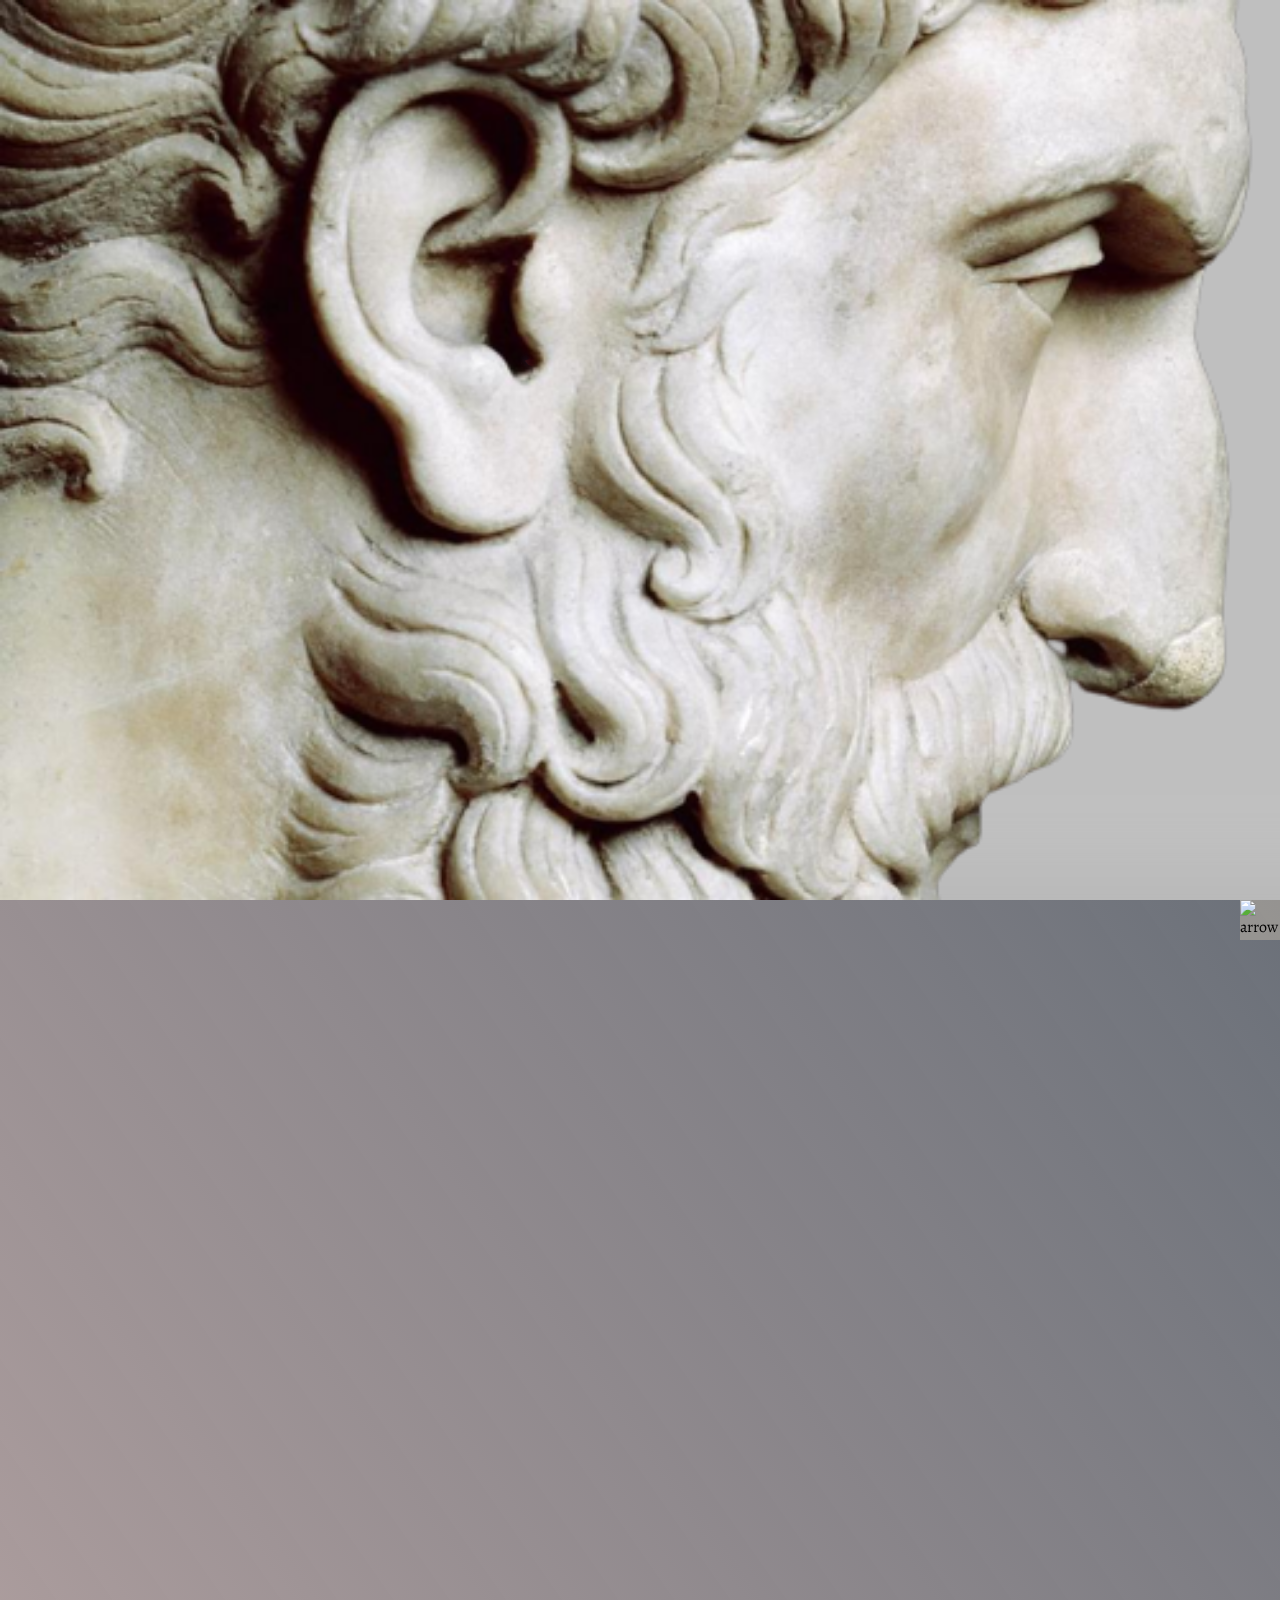
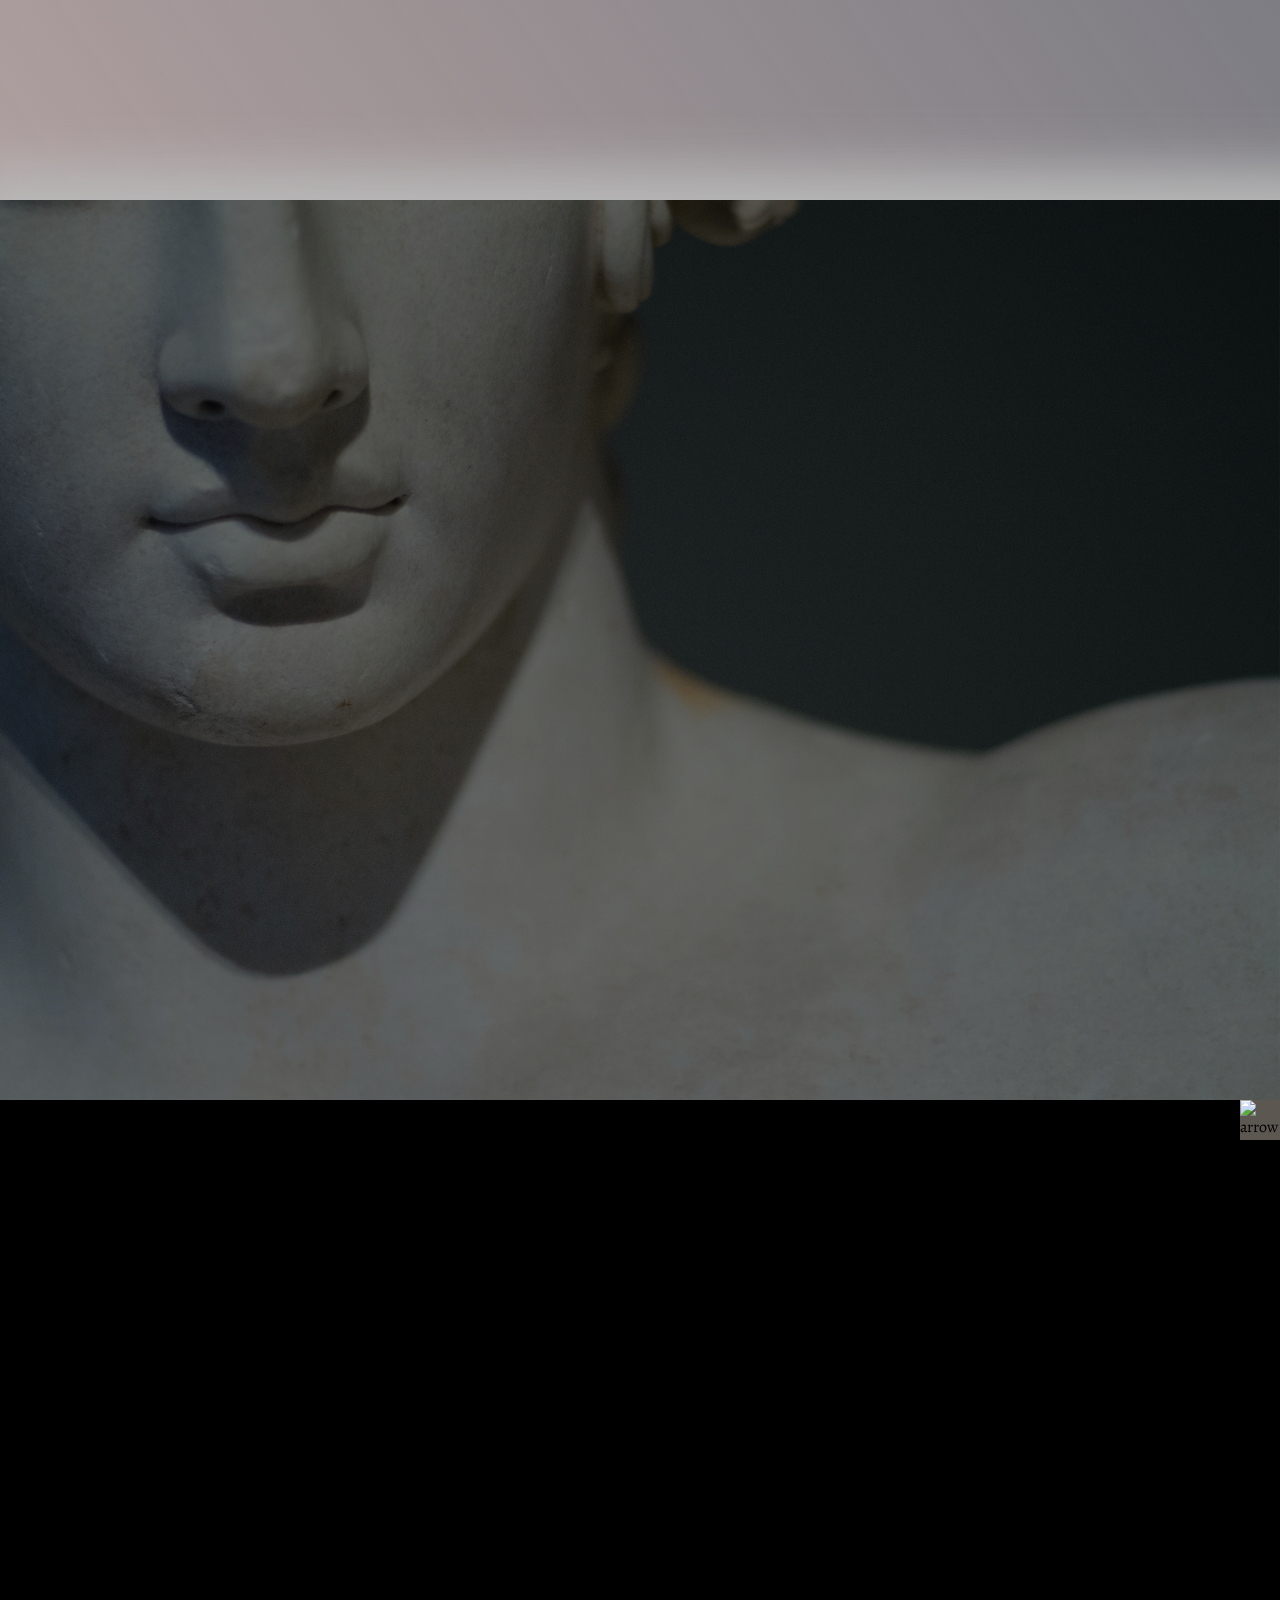
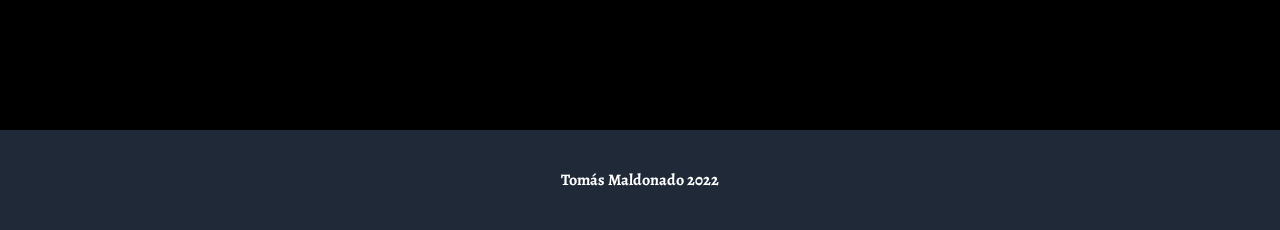
==== index.html @ 8cd249c0 "dfdf" ====
<!DOCTYPE html>
<html lang="en">
    <head>
        <meta charset="utf-8">
        <meta name="title" content="Welcome!">
        <meta name="author" content="Tomas Maldonado">
        <meta name="viewport" content="width=device-width, initial-scale=1.0">
        <title>I Am Epicurus</title>
        <link rel="stylesheet" href="./scss/main.css">
    </head>

<body>    
    
<main>
    <div id="firstDiv">
        <!--<video id="background-video" autoplay loop poster="../epicurus-site/images/smoke trim2 compr.mp4">
            <source src="../epicurus-site/images/smoke trim2 compr.mp4" type="video/mp4">
            </video> -->
            <img id="background-img1" src="./images/garden1.jpg">
            <div class="background-overlay"></div>              
            <img id="img-first-div" src="./images/epicurus__1_-removebg-preview.png" alt="Epicurus">
        </div>
    
    <div id="secondDiv">
        <div class="barShrunk">
            <img class="bar-arrow" src="../../general icons/left arrow icon.png" 
                alt="arrow">
            <div class="contactBar">
                <div class="text"><span><strong>Contact Site Creator</strong></span></div>
                <div class="github"><a href="https://github.com/tmaldonado98", 
                    target="blank"><img src="../../general icons/github icon.png">
                    </a></div>
                <div class="email"><a href="mailto: tmaldonadotrs@gmail.com",
                    target="blank"><img src="../../general icons/mail icon.png"> 
                    </a></div>
                <div class="ig"><a href="https://www.instagram.com/tomas.m.98/",
                    target="blank"><img src="../../general icons/instagram icon.png"> 
                    </a></div>                    
            </div>
        </div>
        

        <div id="text-box1">
            <h2 id="text1-div2" >Greetings friend, <br><br></h2>
                <p id="i-epic">I am Epicurus.</p>
        </div>

        <div id="text-box2">
            <h2 id="text2-div2">Join me on the path to a more flourishing life.</h2>
        </div>

        <img id="f1" src="./images/flowers-removebg-preview.png">
        
        <img id="f2" src="./images/birds-removebg-preview.png">
                
        <img id="f3" src="./images/flowers3-removebg-preview.png">
         
    </div>

    <div id="thirdDiv">
        <img id="background-img2" src="./images/greek1.jpg">
        <div id="background-overlay2"></div>  
        <div class="text-box"><p>About Me</p></div>            
        <div class="text-box"><p>Some Ideas To Get You Started</p></div>            
        <div class="text-box"><p>Some Practical Wisdom
            That You Can Practice Today</p></div>
        <div class="text-box"><p>Let Us Visualize The Good Life!</p></div>            
            
    </div>
    
    <div id="fourthDiv">    
        <div class="barShrunk">
            <img class="bar-arrow" src="../../general icons/left arrow icon.png" alt="arrow">
            <div class="contactBar">
                <div class="text"><span><strong>Contact Site Creator</strong></span></div>
                <div class="github"><a href="https://github.com/tmaldonado98", 
                    target="blank"><img src="../../general icons/github icon.png">
                    </a></div>
                <div class="email"><a href="mailto: tmaldonadotrs@gmail.com",
                    target="blank"><img src="../../general icons/mail icon.png"> 
                    </a></div>
                <div class="ig"><a href="https://www.instagram.com/tomas.m.98/",
                    target="blank"><img src="../../general icons/instagram icon.png"> 
                    </a></div>                    
                </div>
            </div>
        </div>
        </div>
    </div>
    </div>
</main>


<footer>
    <p>
        Tomás Maldonado 2022
    </p>
</footer>


</body>
</html>

<!--
Things I've learned:
ul li a:active effect
object-fit css
video bacccckground
how to make a sticky hover menu. No JS necessary. Opacity of elements other than 
the hover element itself can be transitioned upon hovering on the hover element.

Things to look further into:
mix-blend mode: screen;

-->
---- scss/main.css ----
@import url("https://fonts.googleapis.com/css2?family=Alegreya&display=swap");
html {
  -webkit-box-sizing: border-box;
          box-sizing: border-box;
}

* {
  border: 0;
  margin: 0;
  padding: 0;
  font-family: 'Alegreya', serif;
}

#firstDiv {
  background-size: cover;
  height: 100vh;
  width: 100%;
}

#firstDiv #background-img1 {
  -o-object-fit: cover;
     object-fit: cover;
  position: fixed;
  float: right;
  /*left: 0;
        right: 0;
        top: 0;
        bottom: 0;*/
  height: 100vh;
  width: -webkit-fit-content;
  width: -moz-fit-content;
  width: fit-content;
  z-index: -11;
}

#firstDiv .background-overlay {
  background-color: rgba(0, 0, 0, 0.25);
  width: 100%;
  height: 100vh;
  position: relative;
  z-index: -10;
}

#firstDiv #img-first-div {
  position: absolute;
  bottom: 0;
  left: 0;
  margin-right: auto;
  height: 100vh;
}

#secondDiv {
  -webkit-box-shadow: 20px 20px 50px 50px #b9b9b9;
          box-shadow: 20px 20px 50px 50px #b9b9b9;
  height: 100vh;
  width: 100%;
  background-image: linear-gradient(55deg, #af9f9f, rgba(85, 91, 101, 0.865));
}

#text-box1 {
  display: -webkit-box;
  display: -ms-flexbox;
  display: flex;
  -webkit-box-orient: vertical;
  -webkit-box-direction: normal;
      -ms-flex-direction: column;
          flex-direction: column;
  -webkit-box-pack: justify;
      -ms-flex-pack: justify;
          justify-content: space-between;
  position: absolute;
  width: auto;
}

#text-box1 #i-epic {
  text-indent: 10rem;
  opacity: 0;
  -webkit-transition-duration: 1500ms;
          transition-duration: 1500ms;
  -webkit-transition-delay: 2000ms;
          transition-delay: 2000ms;
}

#text-box1 #text1-div2 {
  padding-top: 10rem;
  margin-left: 5rem;
  opacity: 0;
  -webkit-transition-duration: 1500ms;
          transition-duration: 1500ms;
  -webkit-transition-delay: 500ms;
          transition-delay: 500ms;
}

#text1-div2, #text2-div2, #i-epic {
  height: -webkit-fit-content;
  height: -moz-fit-content;
  height: fit-content;
  font-size: 70px;
  font-weight: 590;
  text-shadow: 2px 2px rgba(214, 190, 190, 0.947);
}

#text-box2 {
  text-align: center;
  margin-bottom: 0;
}

#text-box2 #text2-div2 {
  padding-top: 40rem;
  margin-right: 5rem;
  margin-left: 5rem;
  font-size: 80px;
  opacity: 0;
  -webkit-transition-duration: 1500ms;
          transition-duration: 1500ms;
  -webkit-transition-delay: 4000ms;
          transition-delay: 4000ms;
}

#secondDiv:hover #text1-div2, #secondDiv:hover #i-epic, #secondDiv:hover #text2-div2, #secondDiv:hover #f1, #secondDiv:hover #f2, #secondDiv:hover #f3 {
  opacity: 1;
}

#f1 {
  position: absolute;
  right: 80px;
  top: 900px;
  opacity: 0;
  -webkit-transition-duration: 1000ms;
          transition-duration: 1000ms;
  -webkit-transition-delay: 1000ms;
          transition-delay: 1000ms;
}

#f2 {
  position: absolute;
  width: 350px;
  height: 420px;
  top: 880px;
  left: 700px;
  opacity: 0;
  -webkit-transition-duration: 1000ms;
          transition-duration: 1000ms;
  -webkit-transition-delay: 3000ms;
          transition-delay: 3000ms;
}

#f3 {
  position: absolute;
  right: 500px;
  top: 1000px;
  opacity: 0;
  -webkit-transition-duration: 1000ms;
          transition-duration: 1000ms;
  -webkit-transition-delay: 7000ms;
          transition-delay: 7000ms;
}

#thirdDiv {
  -webkit-box-shadow: 20px 20px 50px 50px #b9b9b9;
          box-shadow: 20px 20px 50px 50px #b9b9b9;
  height: 100vh;
  width: 100%;
}

#thirdDiv #background-img2 {
  -o-object-fit: cover;
     object-fit: cover;
  height: 100vh;
  width: 100%;
  z-index: 0;
  position: absolute;
}

#thirdDiv #background-overlay2 {
  background-color: rgba(0, 0, 0, 0.45);
  z-index: 1;
  width: 100%;
  height: 100vh;
  position: relative;
}

#fourthDiv {
  -webkit-box-shadow: 20px 20px 50px 50px #b9b9b9;
          box-shadow: 20px 20px 50px 50px #b9b9b9;
  height: 70vh;
  width: 100%;
  background-color: black;
}

.barShrunk {
  width: 40px;
  height: 40px;
  background-color: rgba(198, 186, 171, 0.465);
  -webkit-transition: 500ms;
  transition: 500ms;
  float: right;
  position: -webkit-sticky;
  position: sticky;
  margin-top: auto;
  margin-bottom: auto;
  top: 50%;
  opacity: 1;
}

.barShrunk .bar-arrow {
  width: 40px;
  height: 40px;
}

.contactBar {
  list-style: none;
  display: -webkit-box;
  display: -ms-flexbox;
  display: flex;
  -webkit-box-orient: vertical;
  -webkit-box-direction: normal;
      -ms-flex-direction: column;
          flex-direction: column;
  -webkit-box-pack: center;
      -ms-flex-pack: center;
          justify-content: center;
  -webkit-box-align: center;
      -ms-flex-align: center;
          align-items: center;
  width: -webkit-fit-content;
  width: -moz-fit-content;
  width: fit-content;
  height: auto;
  left: 0;
  -webkit-transition: 500ms;
  transition: 500ms;
  opacity: 0;
  font-size: 25px;
}

.contactBar .text, .contactBar .github, .contactBar .email, .contactBar .ig {
  margin: 5px 0px;
  width: -webkit-fit-content;
  width: -moz-fit-content;
  width: fit-content;
  height: 5rem;
  text-align: center;
}

.contactBar .contactBar .text {
  top: -1rem;
}

.barShrunk:hover {
  padding: 0;
  margin: 0;
  width: 17rem;
  height: 50vh;
  background-color: rgba(202, 202, 202, 0.756);
  list-style: none;
  display: -webkit-box;
  display: -ms-flexbox;
  display: flex;
  -webkit-box-orient: vertical;
  -webkit-box-direction: normal;
      -ms-flex-direction: column;
          flex-direction: column;
  -webkit-box-pack: center;
      -ms-flex-pack: center;
          justify-content: center;
  -webkit-box-align: center;
      -ms-flex-align: center;
          align-items: center;
  left: 0;
  padding-top: 7px;
  -webkit-transition: 500ms;
  transition: 500ms;
  border: 10px groove rgba(196, 188, 177, 0.505);
  z-index: 10;
  opacity: 1;
}

.barShrunk:hover .contactBar {
  opacity: 1;
}

.barShrunk:hover .bar-arrow {
  opacity: 0;
}

@media only screen and (max-width: 800px) {
  /* For tablets: */
  .main {
    width: 80%;
    padding: 0;
  }
  .right {
    width: 100%;
  }
}

@media only screen and (max-width: 500px) {
  /* For mobile phones: */
  .menu, .main, .right {
    width: 100%;
  }
}

footer {
  display: -webkit-box;
  display: -ms-flexbox;
  display: flex;
  background-color: #1F2937;
  color: white;
  height: 100px;
  font-size: 16px;
  font-weight: bold;
}

footer p {
  margin: auto;
}
/*# sourceMappingURL=main.css.map */
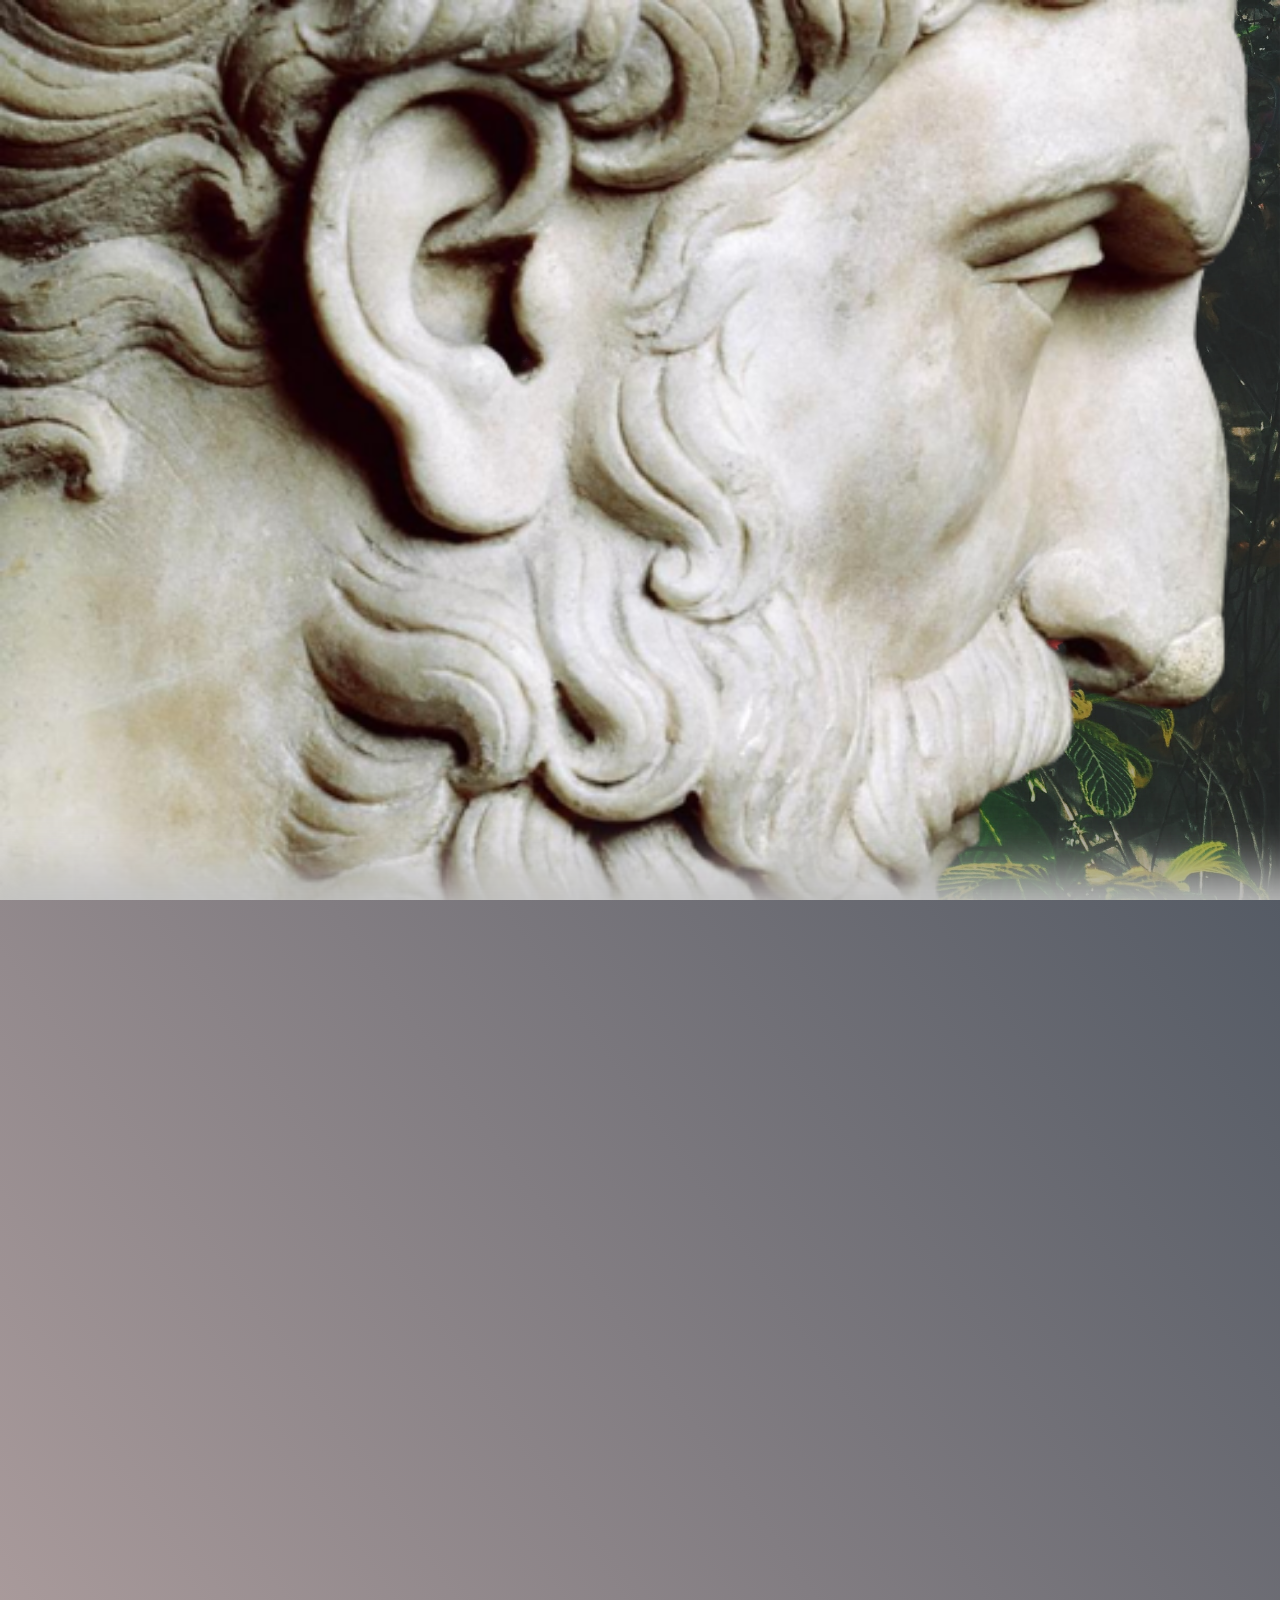
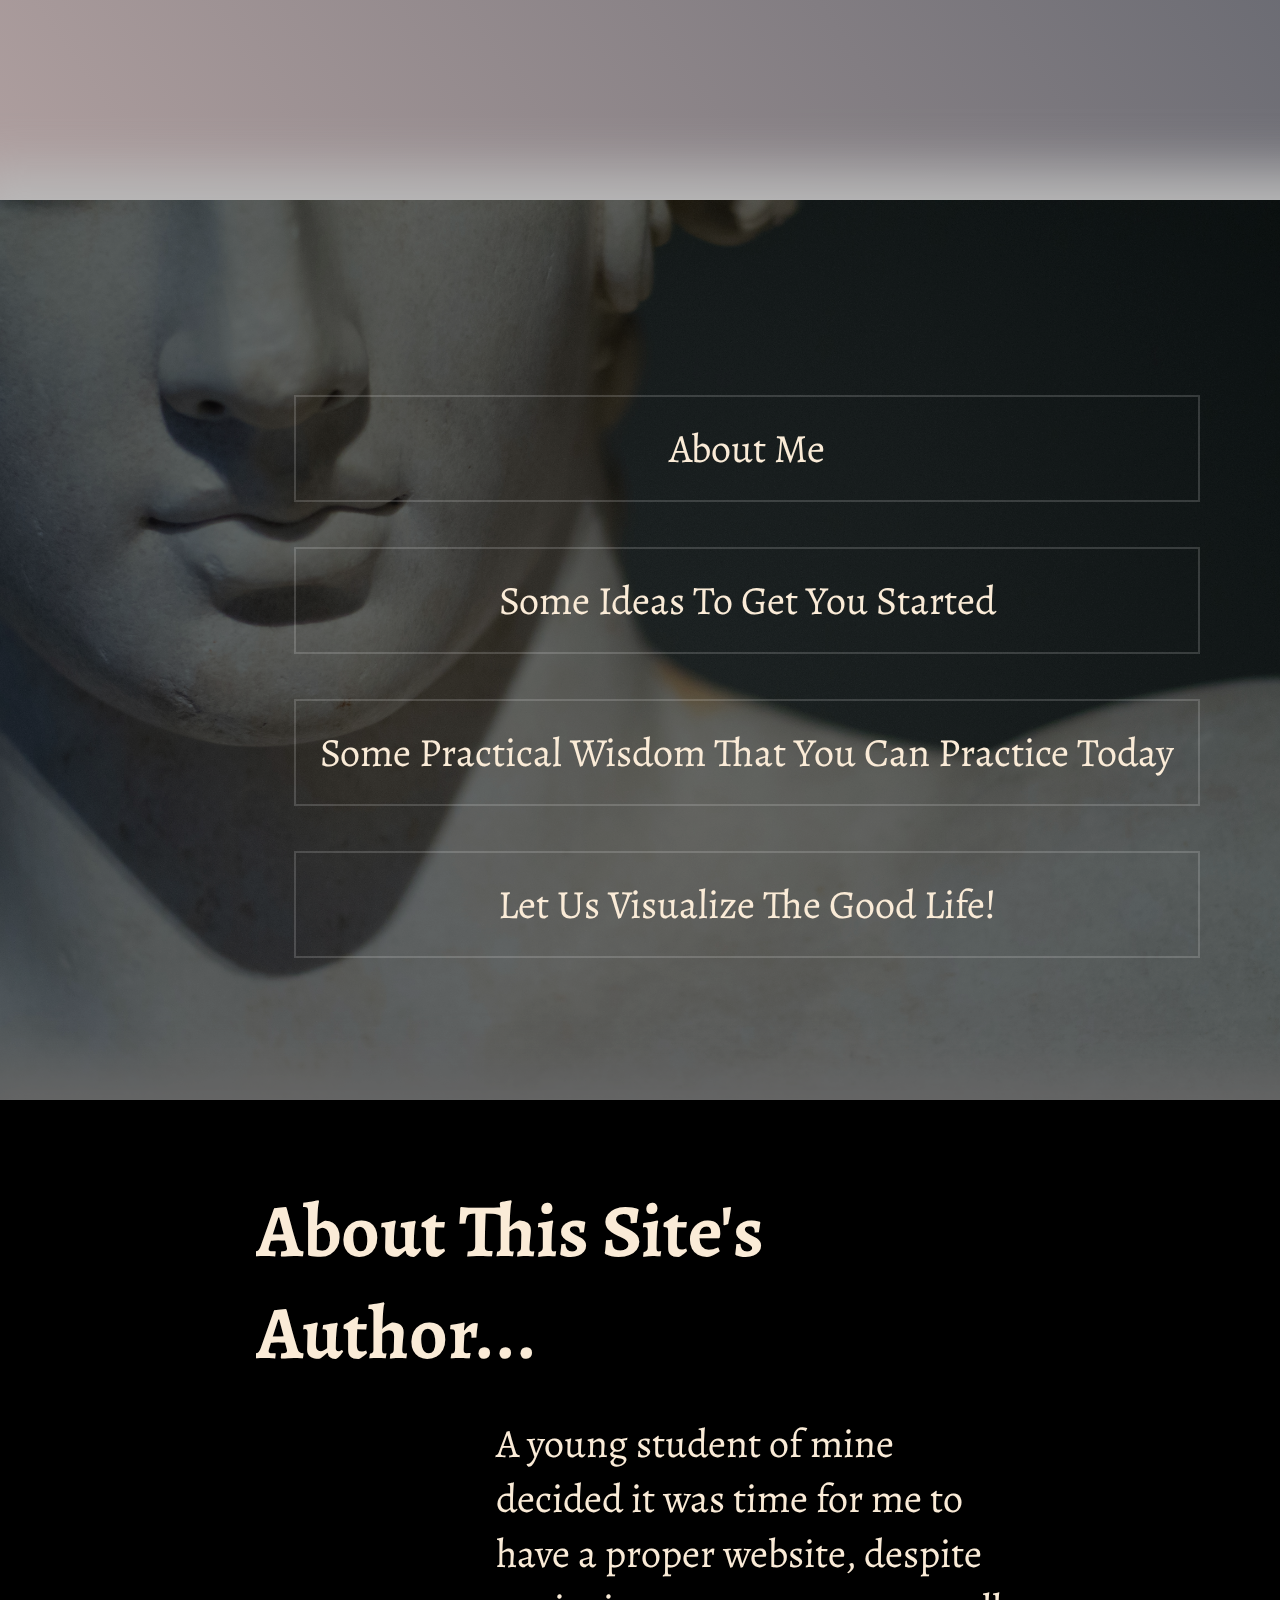
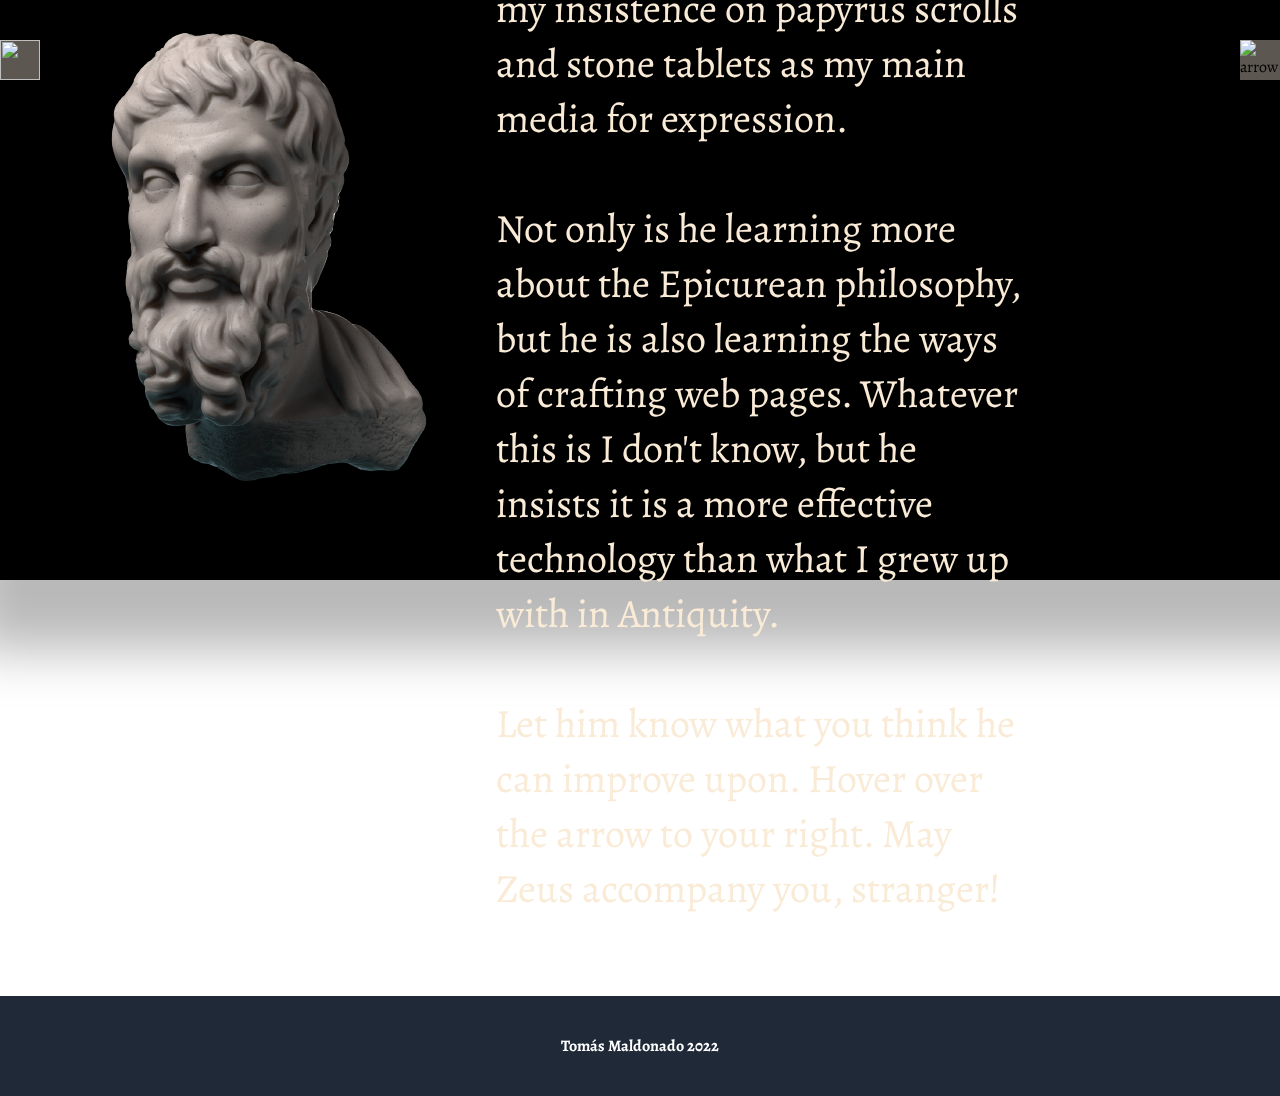
==== commit c2cc71e7: "landing page nearly finished. Extra space to the right of page still not fixed. I suspect it's becau" ====
--- a/index.html
+++ b/index.html
@@ -21,25 +21,7 @@
             <img id="img-first-div" src="./images/epicurus__1_-removebg-preview.png" alt="Epicurus">
         </div>
     
-    <div id="secondDiv">
-        <div class="barShrunk">
-            <img class="bar-arrow" src="../../general icons/left arrow icon.png" 
-                alt="arrow">
-            <div class="contactBar">
-                <div class="text"><span><strong>Contact Site Creator</strong></span></div>
-                <div class="github"><a href="https://github.com/tmaldonado98", 
-                    target="blank"><img src="../../general icons/github icon.png">
-                    </a></div>
-                <div class="email"><a href="mailto: tmaldonadotrs@gmail.com",
-                    target="blank"><img src="../../general icons/mail icon.png"> 
-                    </a></div>
-                <div class="ig"><a href="https://www.instagram.com/tomas.m.98/",
-                    target="blank"><img src="../../general icons/instagram icon.png"> 
-                    </a></div>                    
-            </div>
-        </div>
-        
-
+    <div id="secondDiv"> 
         <div id="text-box1">
             <h2 id="text1-div2" >Greetings friend, <br><br></h2>
                 <p id="i-epic">I am Epicurus.</p>
@@ -59,16 +41,22 @@
 
     <div id="thirdDiv">
         <img id="background-img2" src="./images/greek1.jpg">
-        <div id="background-overlay2"></div>  
-        <div class="text-box"><p>About Me</p></div>            
-        <div class="text-box"><p>Some Ideas To Get You Started</p></div>            
-        <div class="text-box"><p>Some Practical Wisdom
-            That You Can Practice Today</p></div>
-        <div class="text-box"><p>Let Us Visualize The Good Life!</p></div>            
-            
+        <div id="background-overlay2"></div>
+        <div id="flex-text-box">
+            <div class="text-box"><a href="./html/aboutme.html"><p>About Me</p></a></div>            
+            <div class="text-box"><a href="./html/ideas.html"><p>Some Ideas To Get You Started</p></a></div>            
+            <div class="text-box"><a href="./html/practicalwisdom.html">
+                <p>Some Practical Wisdom That You Can Practice Today</p></a></div>
+            <div class="text-box"><a href="./html/visualization.html">
+                <p>Let Us Visualize The Good Life!</p></a></div> 
+        </div>
     </div>
     
     <div id="fourthDiv">    
+        <div id="back-to-top"><a href="#firstDiv">
+            <img id="up-arrow" src="../../general icons/up arrow icon.png">
+        </a></div>
+
         <div class="barShrunk">
             <img class="bar-arrow" src="../../general icons/left arrow icon.png" alt="arrow">
             <div class="contactBar">
@@ -85,8 +73,28 @@
                 </div>
             </div>
         </div>
+ 
+        <div id="text-content">
+            <p id="p-header">
+                About This Site's Author...
+            </p>
+            <p class="p-content">
+                A young student of mine decided it was time for me to 
+                have a proper website, despite my insistence on papyrus scrolls
+                and stone tablets as my main media for expression. <br><br>
+                
+                Not only is he learning more about the Epicurean philosophy,
+                but he is also learning the ways of crafting web pages.
+                Whatever this is I don't know, but he insists it is a more
+                effective technology than what I grew up with in Antiquity.<br><br>
+
+                Let him know what you think he can improve upon. Hover over the 
+                arrow to your right. May Zeus accompany you, stranger!
+            </p>
         </div>
-    </div>
+
+        <img id="my-pic" src="./images/epicurus3-removebg-preview.png">
+
     </div>
 </main>
 
--- a/scss/main.css
+++ b/scss/main.css
@@ -9,10 +9,10 @@
   margin: 0;
   padding: 0;
   font-family: 'Alegreya', serif;
+  overflow-x: hidden;
 }
 
 #firstDiv {
-  background-size: cover;
   height: 100vh;
   width: 100%;
 }
@@ -21,15 +21,12 @@
   -o-object-fit: cover;
      object-fit: cover;
   position: fixed;
-  float: right;
   /*left: 0;
         right: 0;
         top: 0;
         bottom: 0;*/
   height: 100vh;
-  width: -webkit-fit-content;
-  width: -moz-fit-content;
-  width: fit-content;
+  width: 100%;
   z-index: -11;
 }
 
@@ -47,14 +44,16 @@
   left: 0;
   margin-right: auto;
   height: 100vh;
+  z-index: -1;
 }
 
 #secondDiv {
-  -webkit-box-shadow: 20px 20px 50px 50px #b9b9b9;
-          box-shadow: 20px 20px 50px 50px #b9b9b9;
-  height: 100vh;
-  width: 100%;
-  background-image: linear-gradient(55deg, #af9f9f, rgba(85, 91, 101, 0.865));
+  -webkit-box-shadow: 20px 20px 50px 50px #c2c2c2;
+          box-shadow: 20px 20px 50px 50px #c2c2c2;
+  height: 100vh;
+  width: 100%;
+  background-image: linear-gradient(55deg, #af9f9f, #555b65);
+  z-index: 1;
 }
 
 #text-box1 {
@@ -136,13 +135,13 @@
   position: absolute;
   width: 350px;
   height: 420px;
-  top: 880px;
+  top: 950px;
   left: 700px;
   opacity: 0;
   -webkit-transition-duration: 1000ms;
           transition-duration: 1000ms;
-  -webkit-transition-delay: 3000ms;
-          transition-delay: 3000ms;
+  -webkit-transition-delay: 4000ms;
+          transition-delay: 4000ms;
 }
 
 #f3 {
@@ -180,12 +179,104 @@
   position: relative;
 }
 
+#thirdDiv #flex-text-box {
+  position: absolute;
+  top: 1950px;
+  display: -webkit-box;
+  display: -ms-flexbox;
+  display: flex;
+  -webkit-box-orient: vertical;
+  -webkit-box-direction: normal;
+      -ms-flex-direction: column;
+          flex-direction: column;
+  height: -webkit-fit-content;
+  height: -moz-fit-content;
+  height: fit-content;
+  z-index: 15;
+  right: 5rem;
+}
+
+#thirdDiv #flex-text-box .text-box {
+  display: -webkit-box;
+  display: -ms-flexbox;
+  display: flex;
+  font-size: 40px;
+  border: 2px solid rgba(255, 255, 255, 0.163);
+  margin-top: 45px;
+  padding: 1.5rem;
+  text-align: center;
+}
+
+#thirdDiv #flex-text-box .text-box a {
+  text-decoration: none;
+  width: 100%;
+  color: antiquewhite;
+}
+
+#thirdDiv #flex-text-box .text-box p {
+  text-decoration: none;
+}
+
+#thirdDiv #flex-text-box .text-box:hover {
+  background-color: antiquewhite;
+  -webkit-transition-duration: 500ms;
+          transition-duration: 500ms;
+  color: #343437;
+  border: none;
+  -webkit-box-shadow: 10px 10px 50px 40px #b9b9b9;
+          box-shadow: 10px 10px 50px 40px #b9b9b9;
+}
+
 #fourthDiv {
   -webkit-box-shadow: 20px 20px 50px 50px #b9b9b9;
           box-shadow: 20px 20px 50px 50px #b9b9b9;
-  height: 70vh;
+  height: 120vh;
   width: 100%;
   background-color: black;
+  position: absolute;
+}
+
+#back-to-top {
+  width: 40px;
+  height: 40px;
+  background-color: rgba(198, 186, 171, 0.465);
+  left: 0;
+  position: -webkit-sticky;
+  position: sticky;
+  top: 50%;
+  opacity: 1;
+}
+
+#up-arrow {
+  width: 40px;
+  height: 40px;
+}
+
+#text-content {
+  position: relative;
+  width: 60%;
+  -ms-flex-item-align: center;
+      -ms-grid-row-align: center;
+      align-self: center;
+  margin: auto;
+  padding: 5rem;
+  color: antiquewhite;
+}
+
+#text-content #p-header {
+  font-size: 75px;
+  font-weight: 700;
+  margin-bottom: 2rem;
+}
+
+#text-content .p-content {
+  font-size: 40px;
+  padding-left: 15rem;
+}
+
+#my-pic {
+  position: absolute;
+  top: 3200px;
 }
 
 .barShrunk {
@@ -209,7 +300,6 @@
 }
 
 .contactBar {
-  list-style: none;
   display: -webkit-box;
   display: -ms-flexbox;
   display: flex;
@@ -227,7 +317,6 @@
   width: -moz-fit-content;
   width: fit-content;
   height: auto;
-  left: 0;
   -webkit-transition: 500ms;
   transition: 500ms;
   opacity: 0;
@@ -272,7 +361,6 @@
   -webkit-transition: 500ms;
   transition: 500ms;
   border: 10px groove rgba(196, 188, 177, 0.505);
-  z-index: 10;
   opacity: 1;
 }
 
@@ -303,6 +391,7 @@
 }
 
 footer {
+  position: relative;
   display: -webkit-box;
   display: -ms-flexbox;
   display: flex;
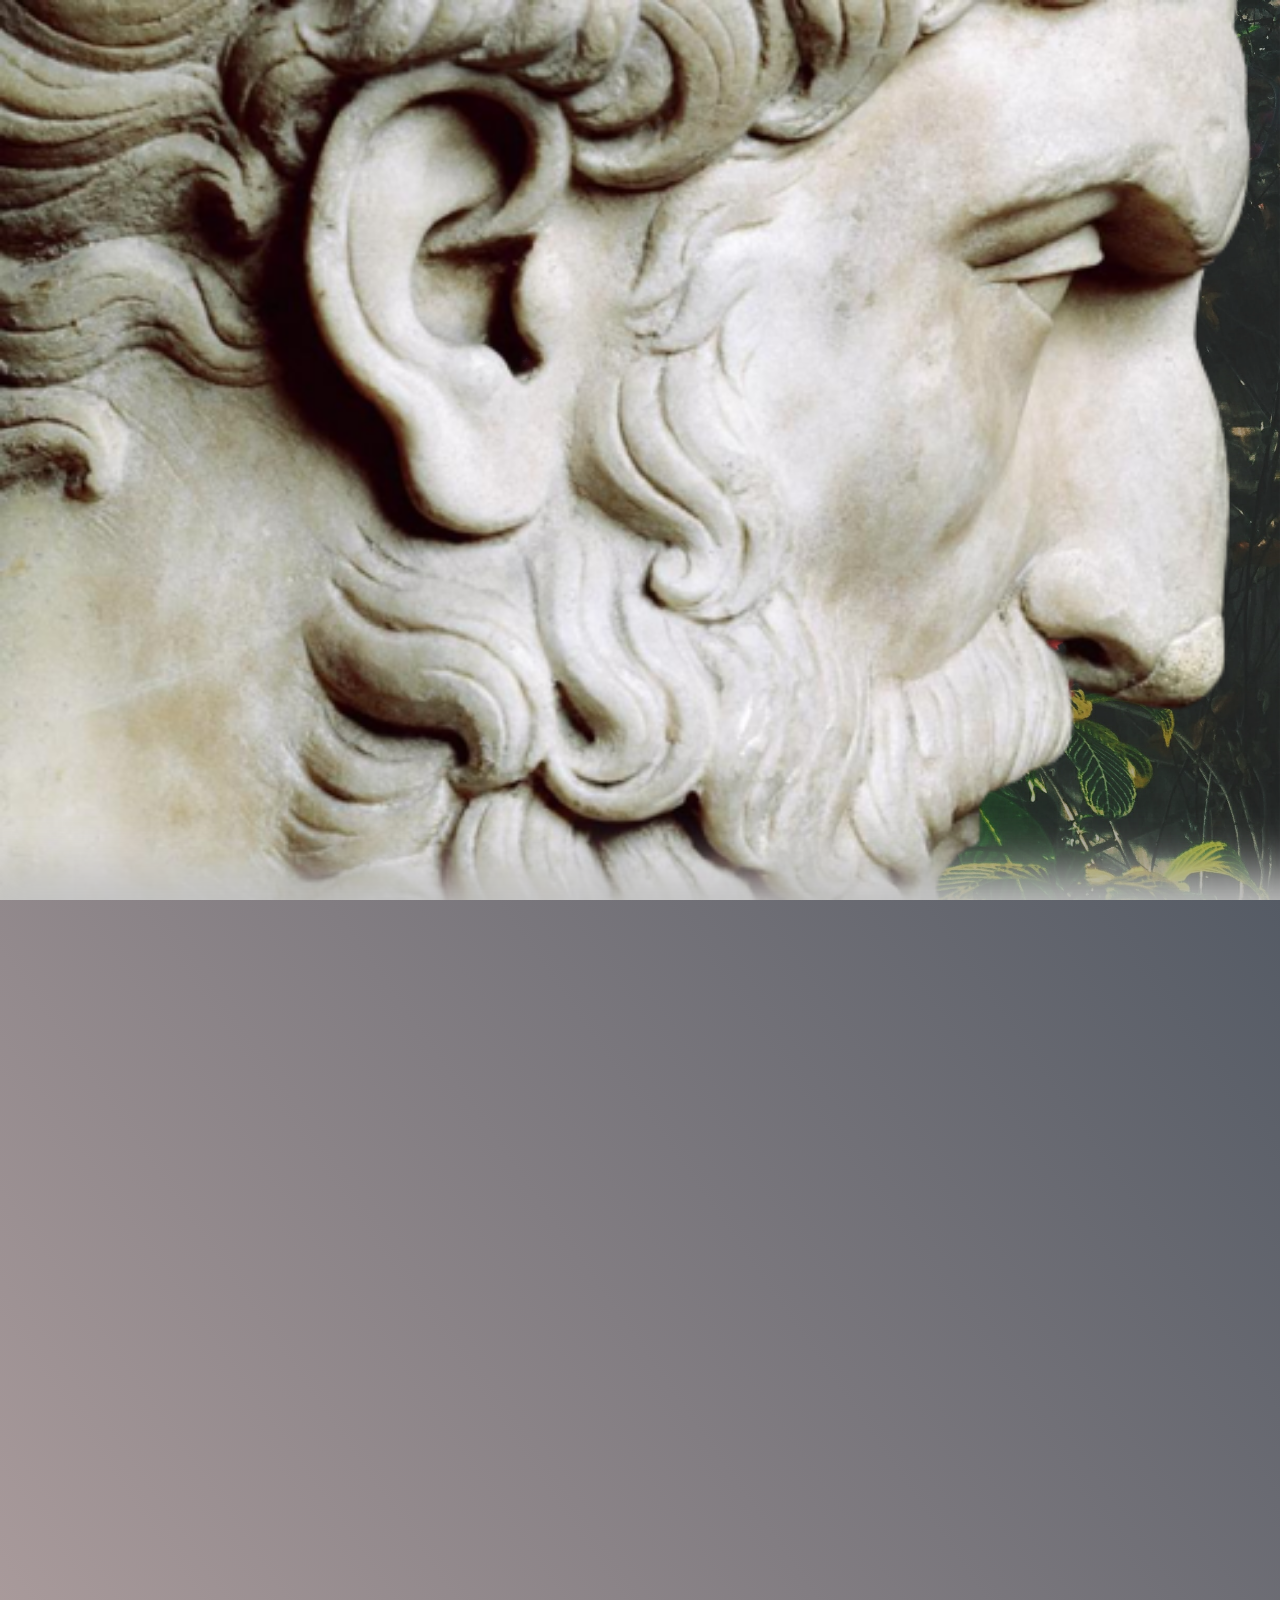
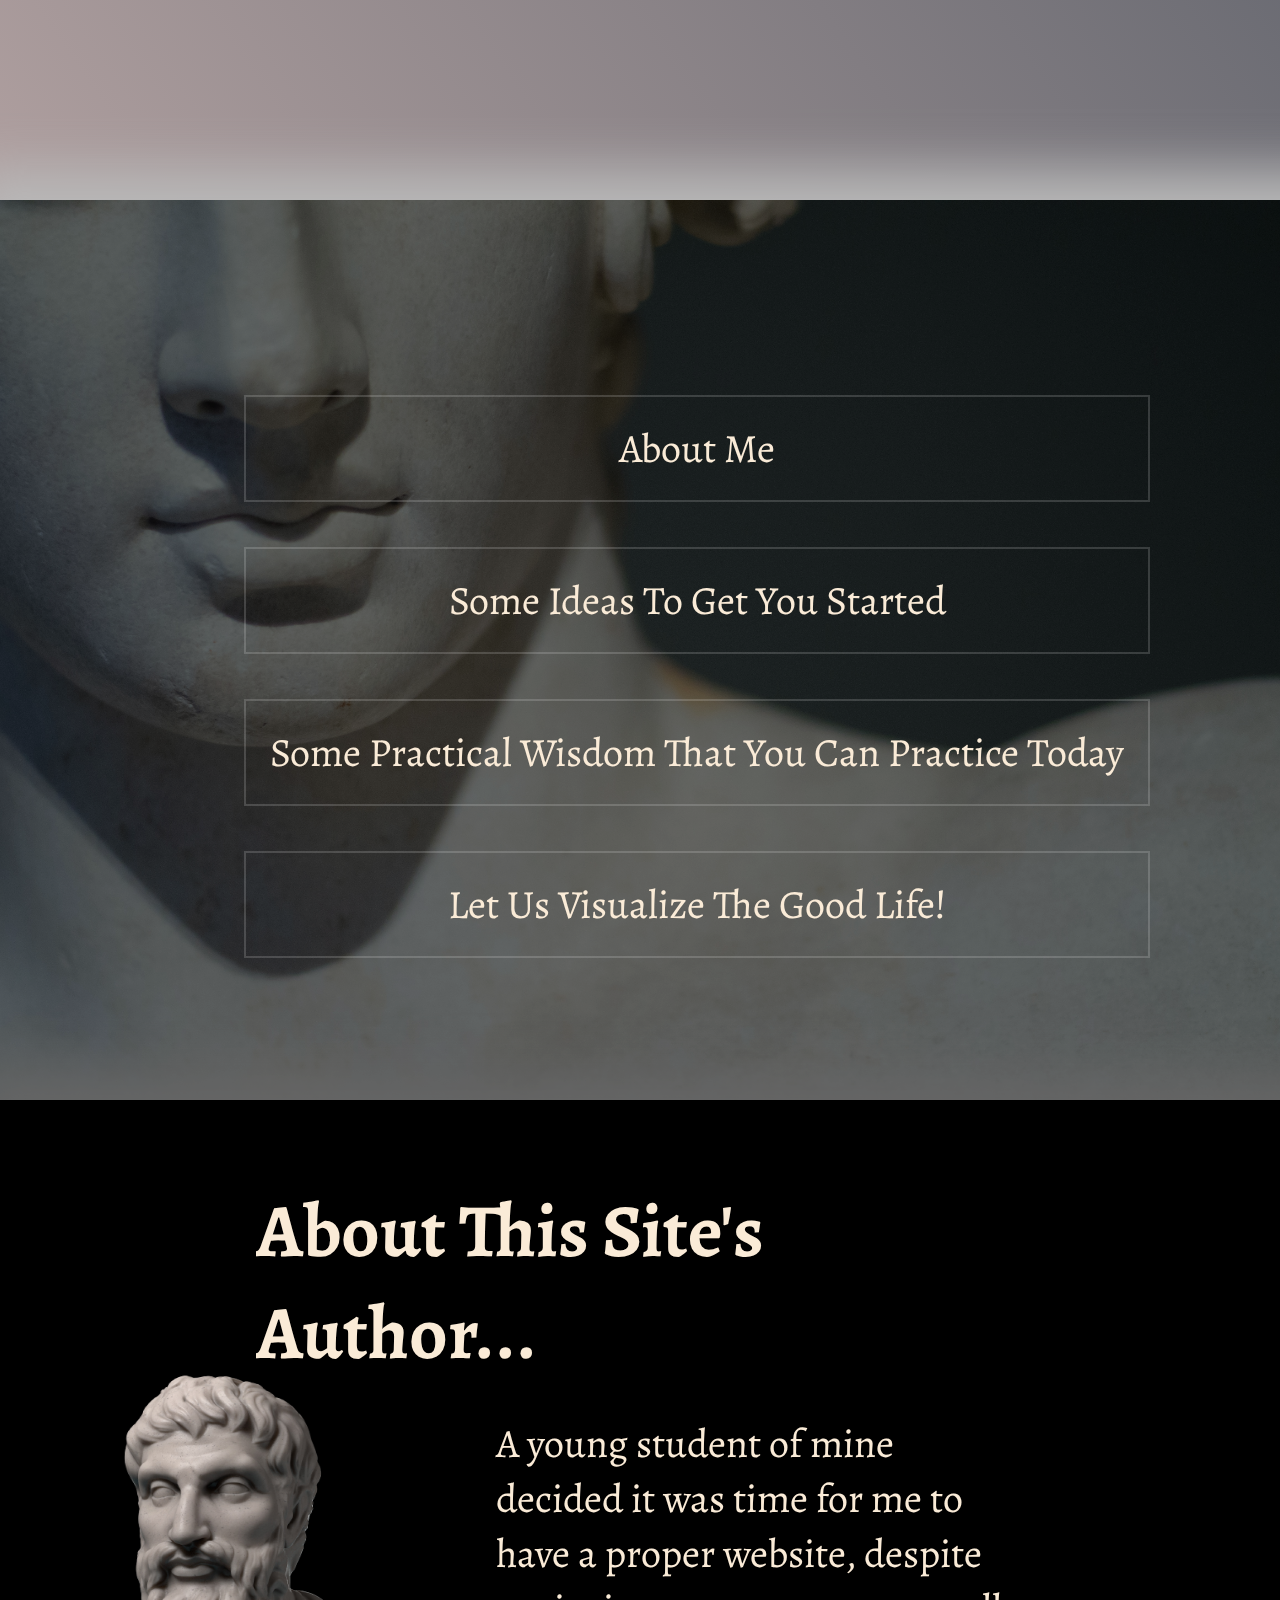
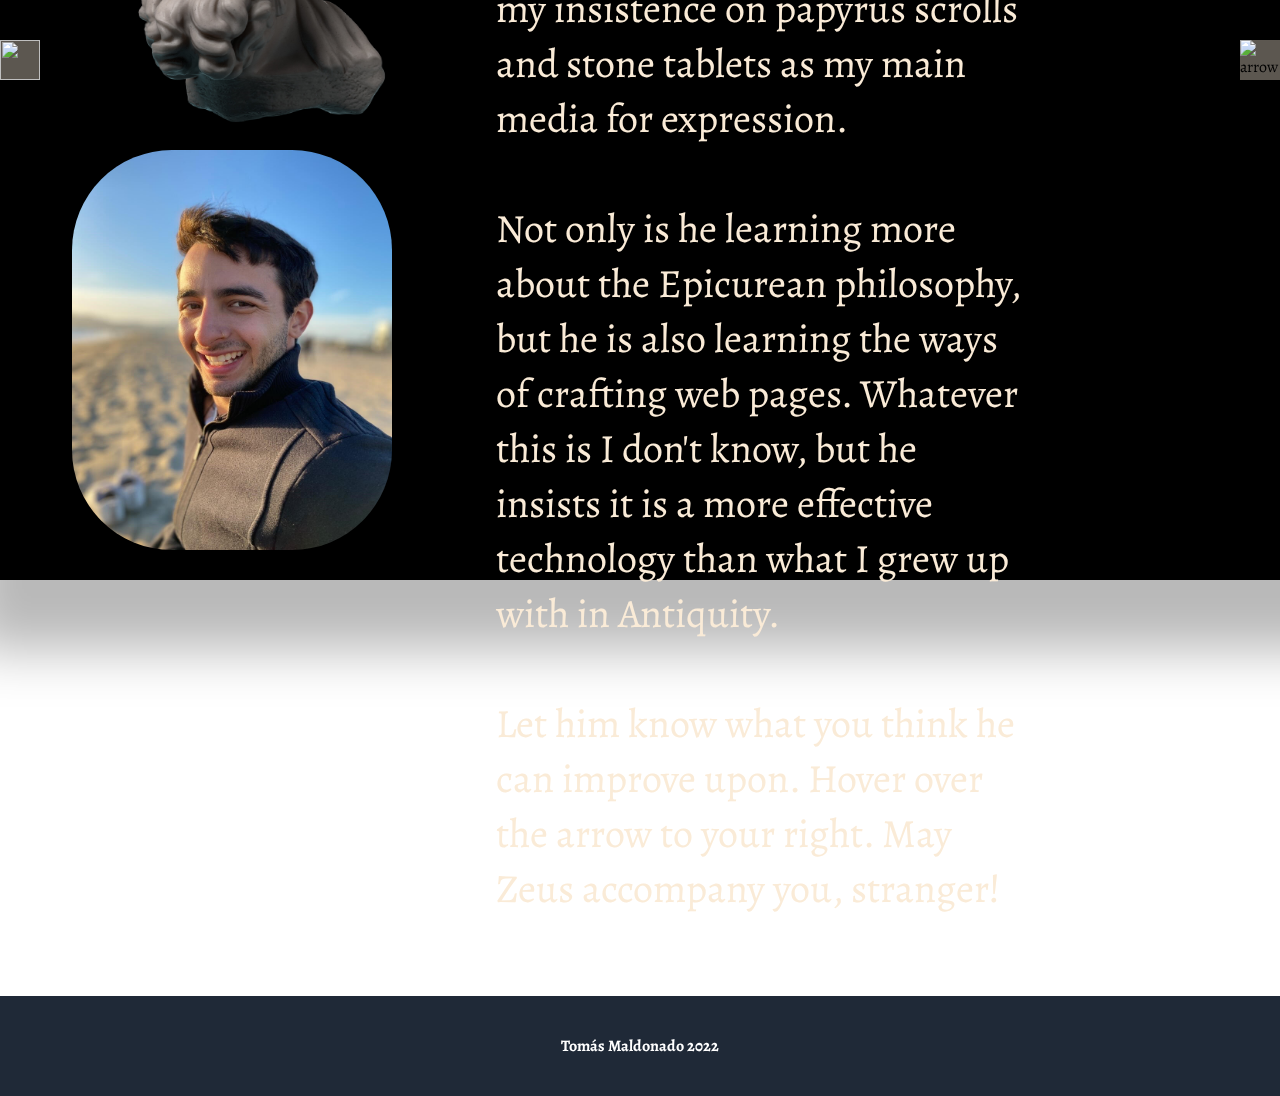
==== commit 903912f7: "Landing page almost done. I only need to add a parallax offset effect for the background images thro" ====
--- a/index.html
+++ b/index.html
@@ -93,7 +93,10 @@
             </p>
         </div>
 
-        <img id="my-pic" src="./images/epicurus3-removebg-preview.png">
+        <div id="pic-div">
+            <img id="epic-pic" src="./images/epicurus3-removebg-preview.png">
+            <img id="my-pic" src="./images/my-pic.jpg">  
+        </div>
 
     </div>
 </main>
--- a/scss/main.css
+++ b/scss/main.css
@@ -194,6 +194,7 @@
   height: fit-content;
   z-index: 15;
   right: 5rem;
+  overflow-x: visible;
 }
 
 #thirdDiv #flex-text-box .text-box {
@@ -203,6 +204,8 @@
   font-size: 40px;
   border: 2px solid rgba(255, 255, 255, 0.163);
   margin-top: 45px;
+  margin-left: 50px;
+  margin-right: 50px;
   padding: 1.5rem;
   text-align: center;
 }
@@ -211,20 +214,19 @@
   text-decoration: none;
   width: 100%;
   color: antiquewhite;
-}
-
-#thirdDiv #flex-text-box .text-box p {
-  text-decoration: none;
 }
 
 #thirdDiv #flex-text-box .text-box:hover {
   background-color: antiquewhite;
   -webkit-transition-duration: 500ms;
           transition-duration: 500ms;
-  color: #343437;
   border: none;
   -webkit-box-shadow: 10px 10px 50px 40px #b9b9b9;
           box-shadow: 10px 10px 50px 40px #b9b9b9;
+}
+
+#thirdDiv #flex-text-box .text-box:hover a {
+  color: #343437;
 }
 
 #fourthDiv {
@@ -245,6 +247,7 @@
   position: sticky;
   top: 50%;
   opacity: 1;
+  overflow-x: visible;
 }
 
 #up-arrow {
@@ -274,9 +277,34 @@
   padding-left: 15rem;
 }
 
+#pic-div {
+  display: -webkit-box;
+  display: -ms-flexbox;
+  display: flex;
+  -webkit-box-orient: vertical;
+  -webkit-box-direction: normal;
+      -ms-flex-direction: column;
+          flex-direction: column;
+  -webkit-box-align: center;
+      -ms-flex-align: center;
+          align-items: center;
+  -webkit-box-pack: center;
+      -ms-flex-pack: center;
+          justify-content: center;
+  position: absolute;
+  left: 2rem;
+  top: 2950px;
+}
+
+#epic-pic {
+  height: 400px;
+  width: 400px;
+}
+
 #my-pic {
-  position: absolute;
-  top: 3200px;
+  height: 400px;
+  width: 320px;
+  border-radius: 100px;
 }
 
 .barShrunk {
@@ -292,6 +320,7 @@
   margin-bottom: auto;
   top: 50%;
   opacity: 1;
+  overflow-x: visible;
 }
 
 .barShrunk .bar-arrow {
@@ -342,7 +371,6 @@
   width: 17rem;
   height: 50vh;
   background-color: rgba(202, 202, 202, 0.756);
-  list-style: none;
   display: -webkit-box;
   display: -ms-flexbox;
   display: flex;
@@ -356,20 +384,22 @@
   -webkit-box-align: center;
       -ms-flex-align: center;
           align-items: center;
-  left: 0;
   padding-top: 7px;
   -webkit-transition: 500ms;
   transition: 500ms;
   border: 10px groove rgba(196, 188, 177, 0.505);
   opacity: 1;
+  overflow-x: visible;
 }
 
 .barShrunk:hover .contactBar {
   opacity: 1;
+  overflow-x: visible;
 }
 
 .barShrunk:hover .bar-arrow {
   opacity: 0;
+  overflow-x: visible;
 }
 
 @media only screen and (max-width: 800px) {
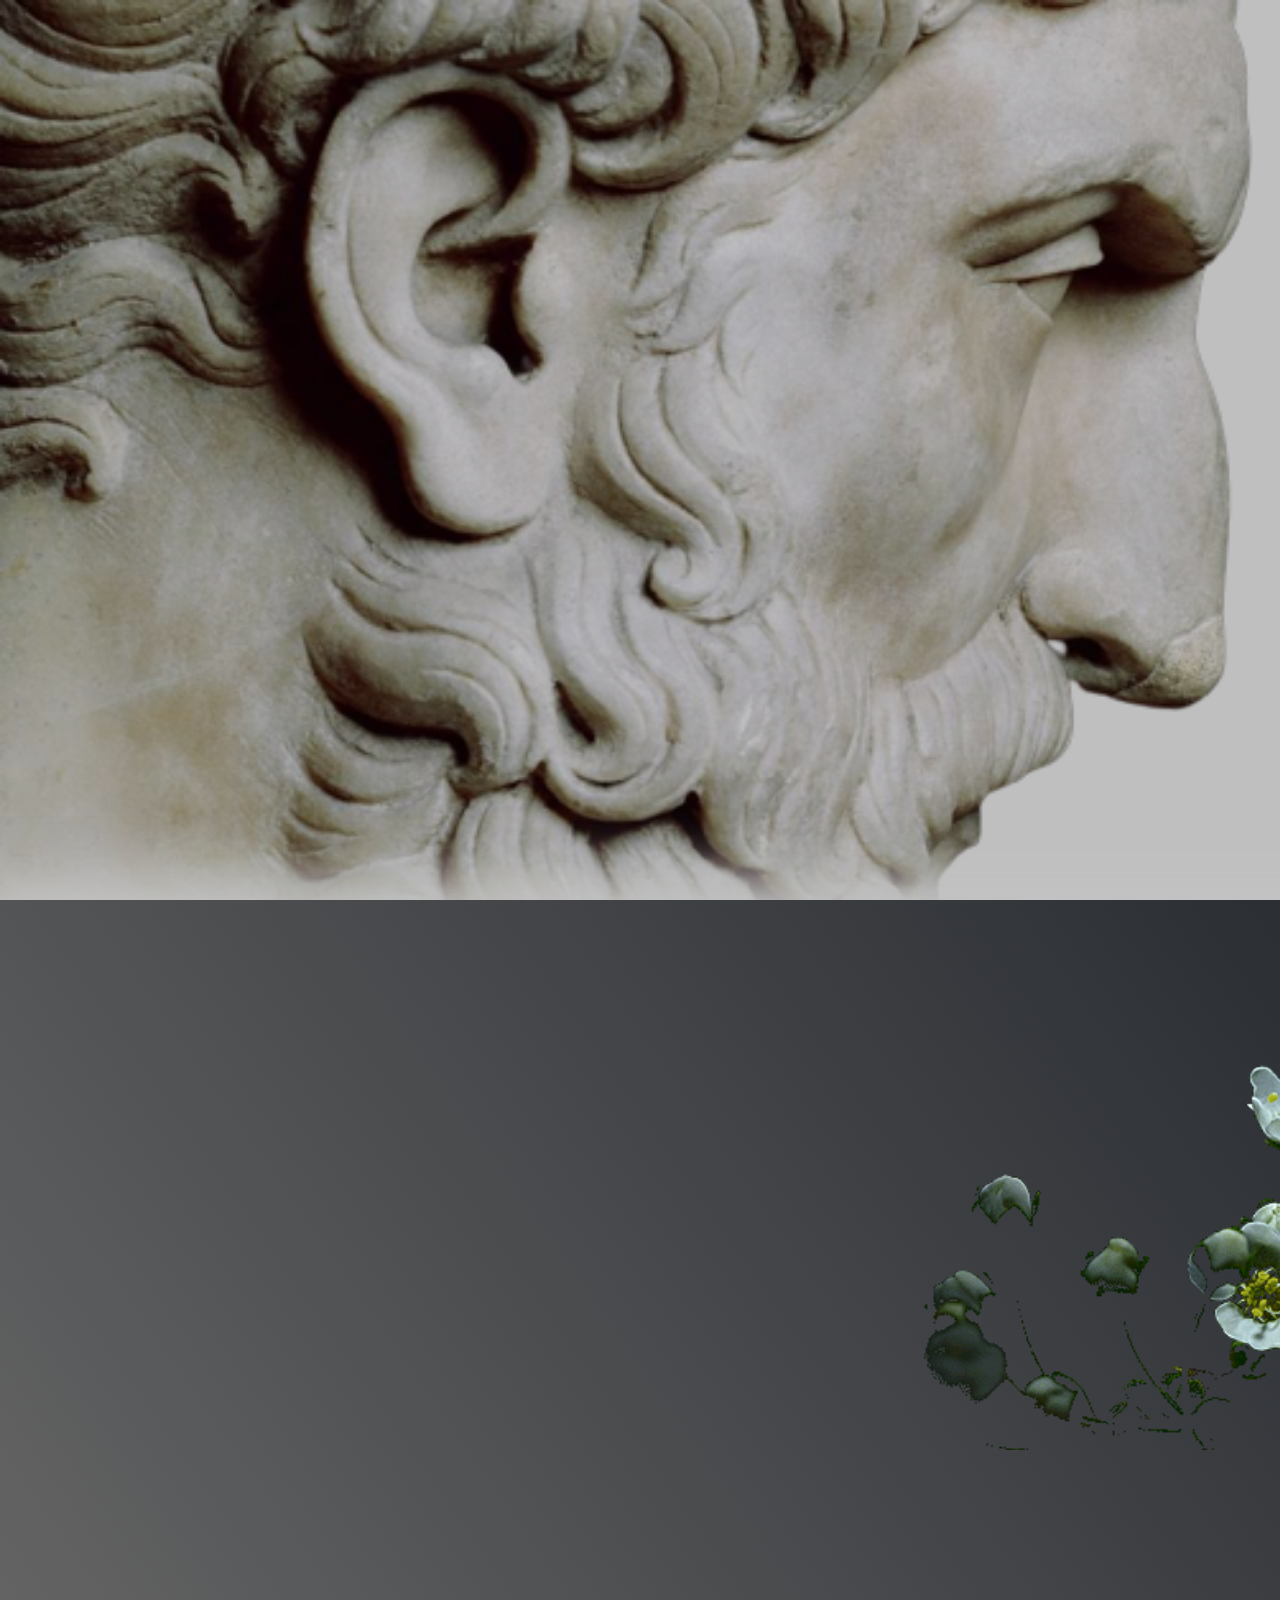
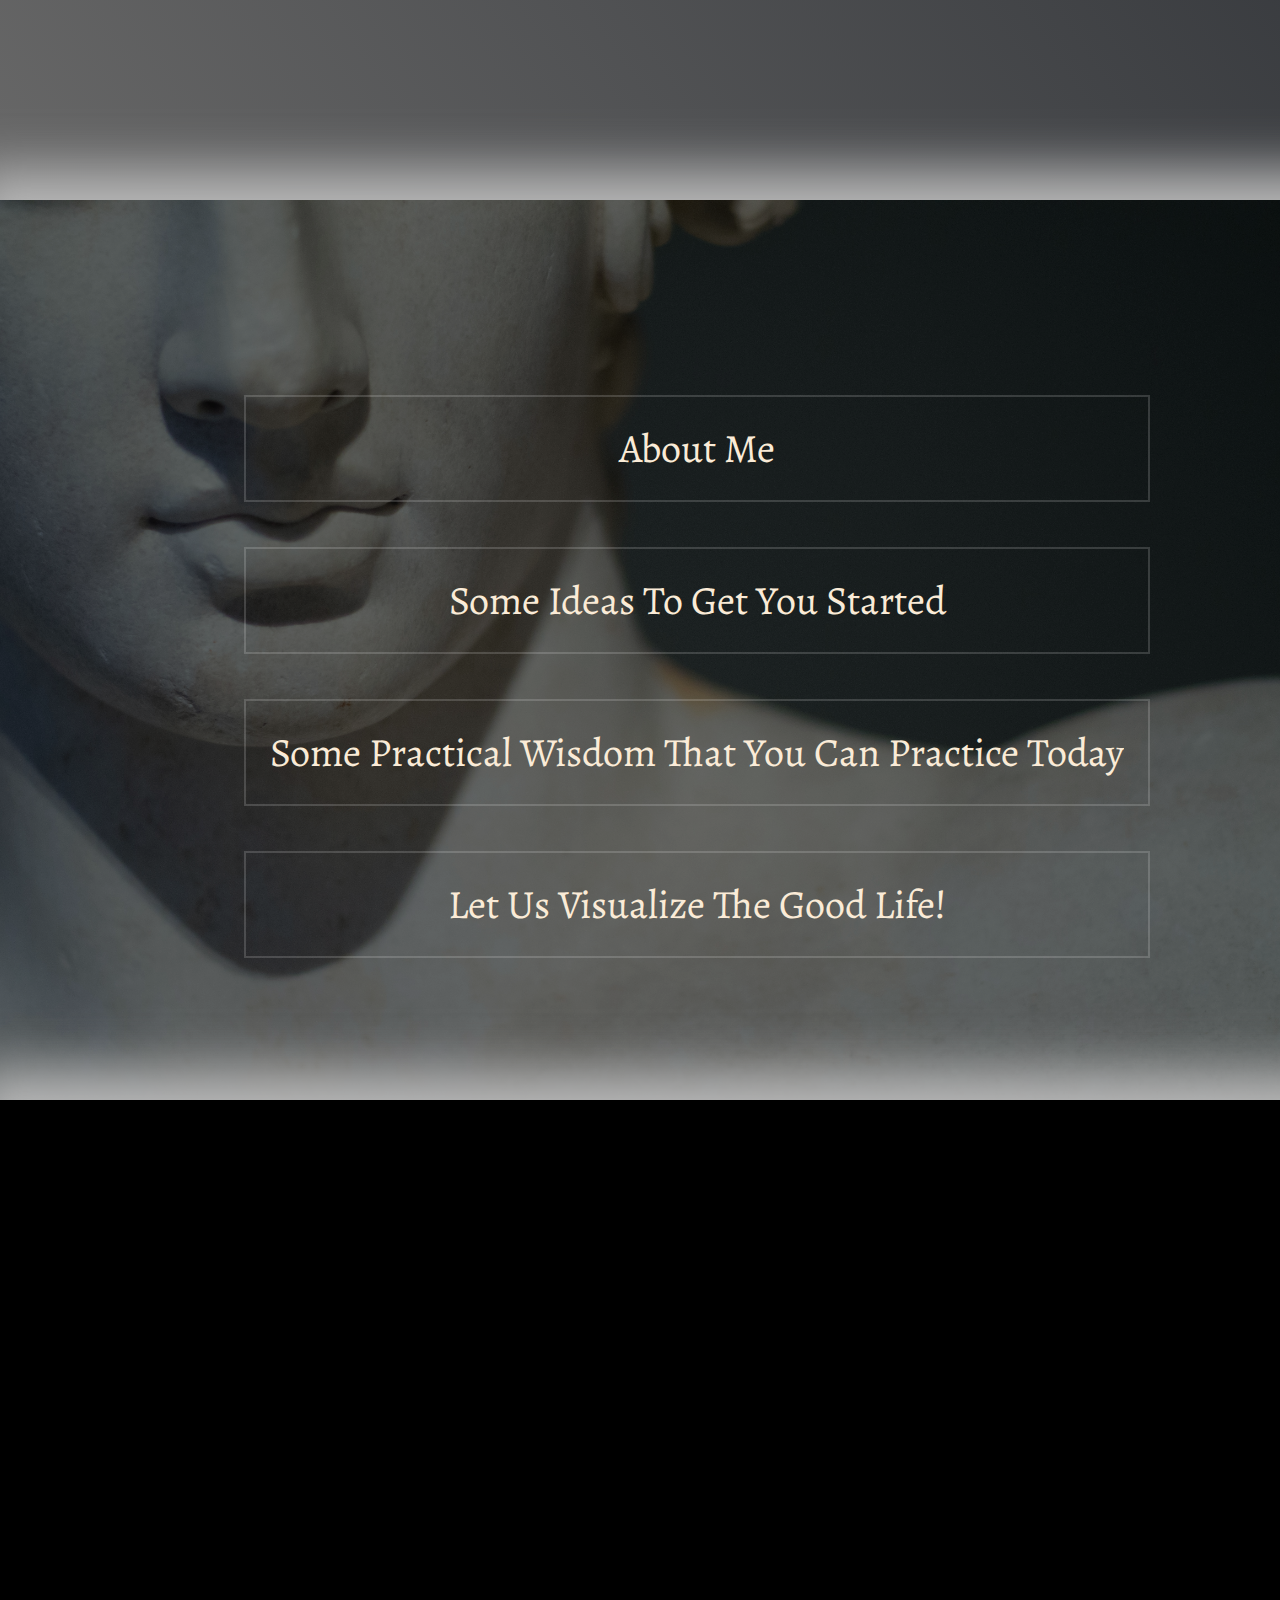
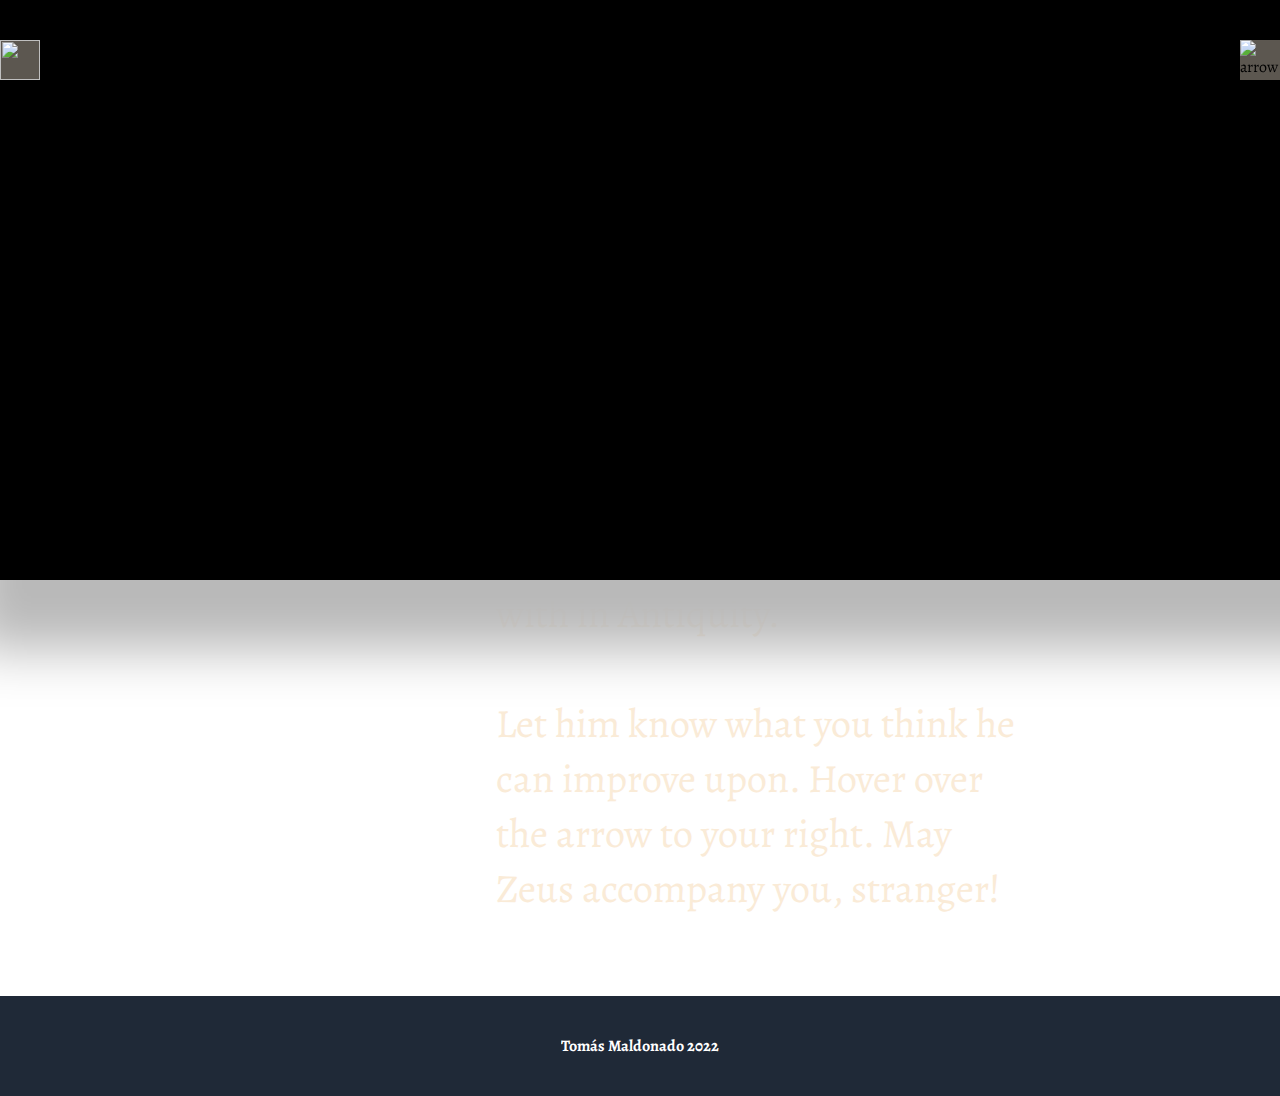
==== commit 7e33e208: "finished landing page. Parallax effect not created." ====
--- a/index.html
+++ b/index.html
@@ -13,10 +13,10 @@
     
 <main>
     <div id="firstDiv">
-        <!--<video id="background-video" autoplay loop poster="../epicurus-site/images/smoke trim2 compr.mp4">
+        <video id="background-video" autoplay loop poster="../epicurus-site/images/smoke trim2 compr.mp4">
             <source src="../epicurus-site/images/smoke trim2 compr.mp4" type="video/mp4">
-            </video> -->
-            <img id="background-img1" src="./images/garden1.jpg">
+            </video> 
+           <!-- <img id="background-img1" src="./images/garden1.jpg">-->
             <div class="background-overlay"></div>              
             <img id="img-first-div" src="./images/epicurus__1_-removebg-preview.png" alt="Epicurus">
         </div>
@@ -30,12 +30,9 @@
         <div id="text-box2">
             <h2 id="text2-div2">Join me on the path to a more flourishing life.</h2>
         </div>
-
-        <img id="f1" src="./images/flowers-removebg-preview.png">
-        
-        <img id="f2" src="./images/birds-removebg-preview.png">
+       
+        <img id="f2" src="./images/flowers-blooming.gif">
                 
-        <img id="f3" src="./images/flowers3-removebg-preview.png">
          
     </div>
 
--- a/scss/main.css
+++ b/scss/main.css
@@ -15,12 +15,13 @@
 #firstDiv {
   height: 100vh;
   width: 100%;
-}
-
-#firstDiv #background-img1 {
+  background-attachment: fixed;
+}
+
+#firstDiv #background-video {
   -o-object-fit: cover;
      object-fit: cover;
-  position: fixed;
+  position: absolute;
   /*left: 0;
         right: 0;
         top: 0;
@@ -44,7 +45,7 @@
   left: 0;
   margin-right: auto;
   height: 100vh;
-  z-index: -1;
+  z-index: -11;
 }
 
 #secondDiv {
@@ -52,7 +53,8 @@
           box-shadow: 20px 20px 50px 50px #c2c2c2;
   height: 100vh;
   width: 100%;
-  background-image: linear-gradient(55deg, #af9f9f, #555b65);
+  background-color: black;
+  background-image: linear-gradient(55deg, rgba(186, 186, 186, 0.557), rgba(85, 91, 101, 0.505));
   z-index: 1;
 }
 
@@ -76,8 +78,8 @@
   opacity: 0;
   -webkit-transition-duration: 1500ms;
           transition-duration: 1500ms;
-  -webkit-transition-delay: 2000ms;
-          transition-delay: 2000ms;
+  -webkit-transition-delay: 1500ms;
+          transition-delay: 1500ms;
 }
 
 #text-box1 #text1-div2 {
@@ -96,7 +98,8 @@
   height: fit-content;
   font-size: 70px;
   font-weight: 590;
-  text-shadow: 2px 2px rgba(214, 190, 190, 0.947);
+  color: #b8b8b8;
+  text-shadow: 4px 4px rgba(0, 0, 0, 0.947);
 }
 
 #text-box2 {
@@ -112,47 +115,25 @@
   opacity: 0;
   -webkit-transition-duration: 1500ms;
           transition-duration: 1500ms;
-  -webkit-transition-delay: 4000ms;
-          transition-delay: 4000ms;
-}
-
-#secondDiv:hover #text1-div2, #secondDiv:hover #i-epic, #secondDiv:hover #text2-div2, #secondDiv:hover #f1, #secondDiv:hover #f2, #secondDiv:hover #f3 {
-  opacity: 1;
-}
-
-#f1 {
-  position: absolute;
-  right: 80px;
-  top: 900px;
-  opacity: 0;
+  -webkit-transition-delay: 3000ms;
+          transition-delay: 3000ms;
+}
+
+#secondDiv:hover #text1-div2, #secondDiv:hover #i-epic, #secondDiv:hover #text2-div2 {
+  opacity: 1;
+}
+
+#f2 {
+  position: absolute;
+  width: 50rem;
+  height: auto;
+  top: 1000px;
+  left: 900px;
+  opacity: 1;
   -webkit-transition-duration: 1000ms;
           transition-duration: 1000ms;
-  -webkit-transition-delay: 1000ms;
-          transition-delay: 1000ms;
-}
-
-#f2 {
-  position: absolute;
-  width: 350px;
-  height: 420px;
-  top: 950px;
-  left: 700px;
-  opacity: 0;
-  -webkit-transition-duration: 1000ms;
-          transition-duration: 1000ms;
-  -webkit-transition-delay: 4000ms;
-          transition-delay: 4000ms;
-}
-
-#f3 {
-  position: absolute;
-  right: 500px;
-  top: 1000px;
-  opacity: 0;
-  -webkit-transition-duration: 1000ms;
-          transition-duration: 1000ms;
-  -webkit-transition-delay: 7000ms;
-          transition-delay: 7000ms;
+  -webkit-transition-delay: 1500ms;
+          transition-delay: 1500ms;
 }
 
 #thirdDiv {
@@ -160,6 +141,7 @@
           box-shadow: 20px 20px 50px 50px #b9b9b9;
   height: 100vh;
   width: 100%;
+  background-attachment: fixed;
 }
 
 #thirdDiv #background-img2 {
@@ -236,6 +218,7 @@
   width: 100%;
   background-color: black;
   position: absolute;
+  z-index: 10;
 }
 
 #back-to-top {
@@ -292,7 +275,7 @@
       -ms-flex-pack: center;
           justify-content: center;
   position: absolute;
-  left: 2rem;
+  left: 5rem;
   top: 2950px;
 }
 
@@ -388,6 +371,7 @@
   -webkit-transition: 500ms;
   transition: 500ms;
   border: 10px groove rgba(196, 188, 177, 0.505);
+  z-index: 10;
   opacity: 1;
   overflow-x: visible;
 }
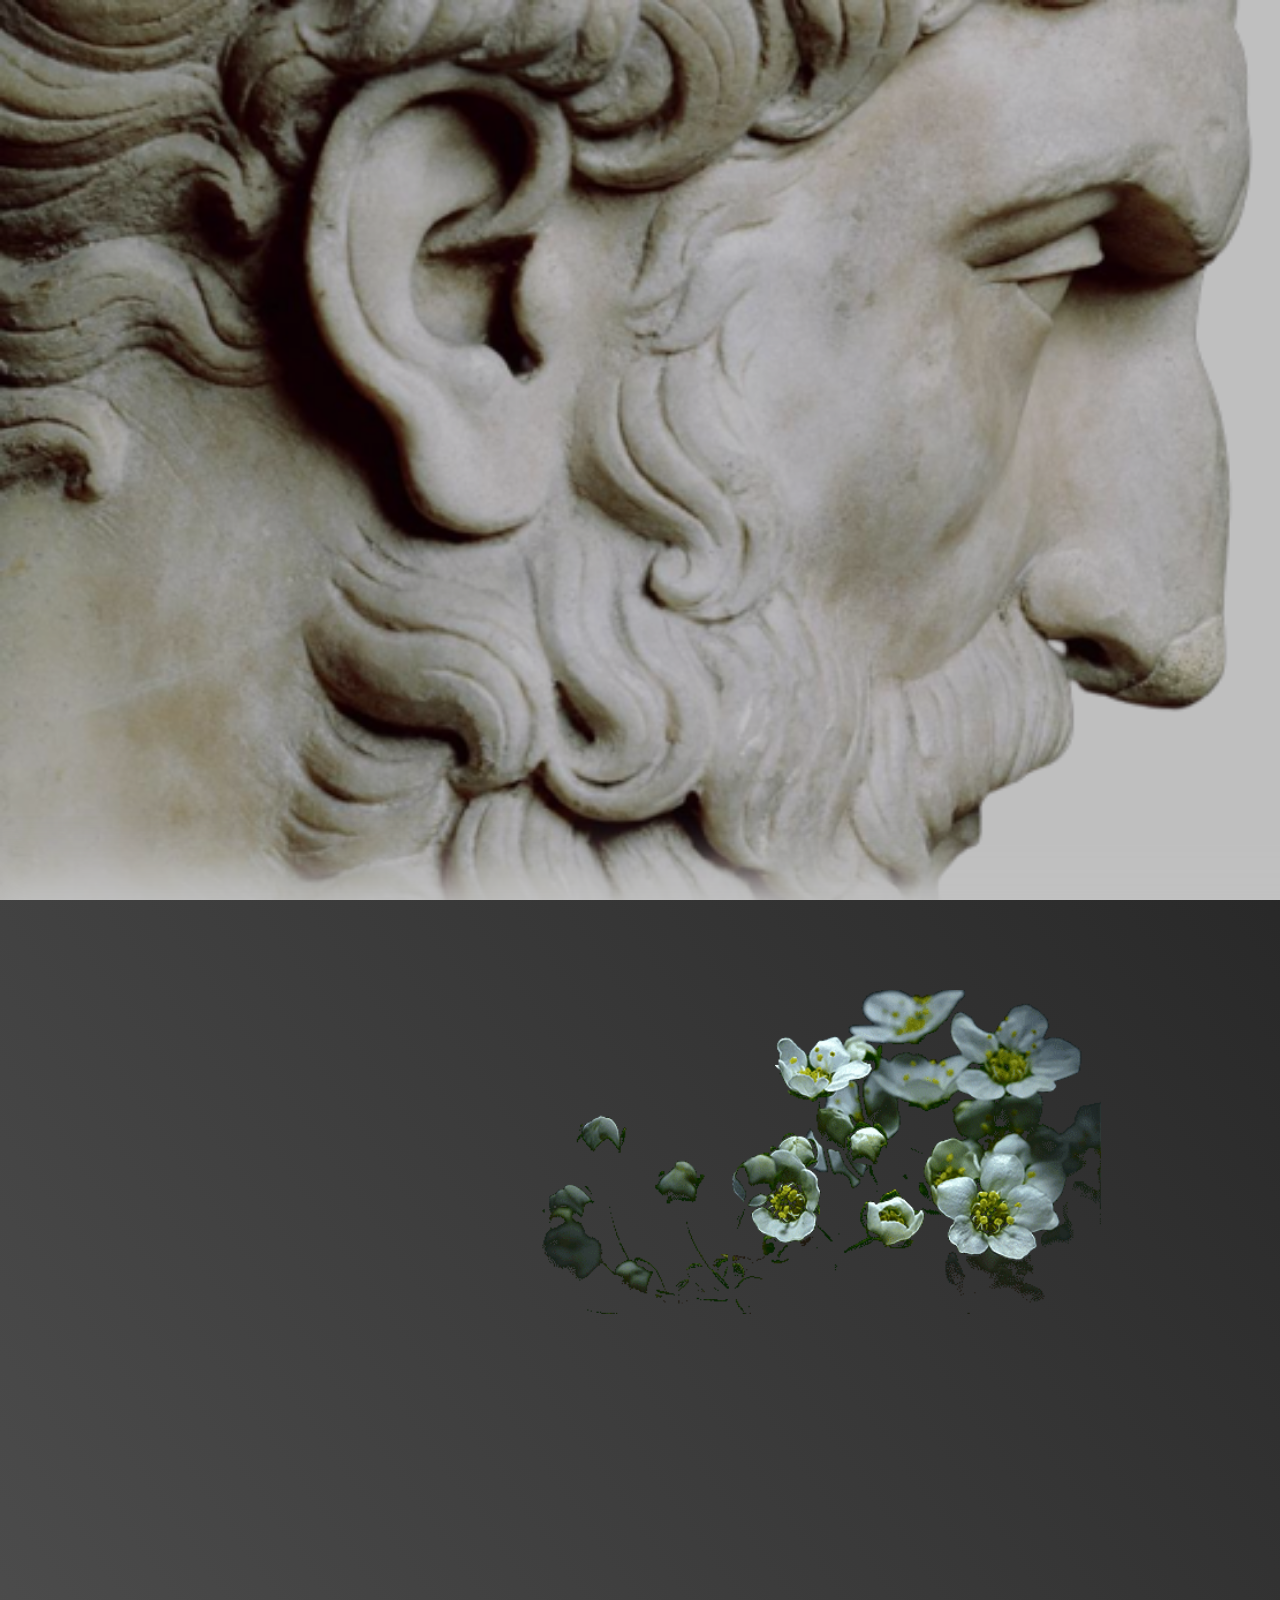
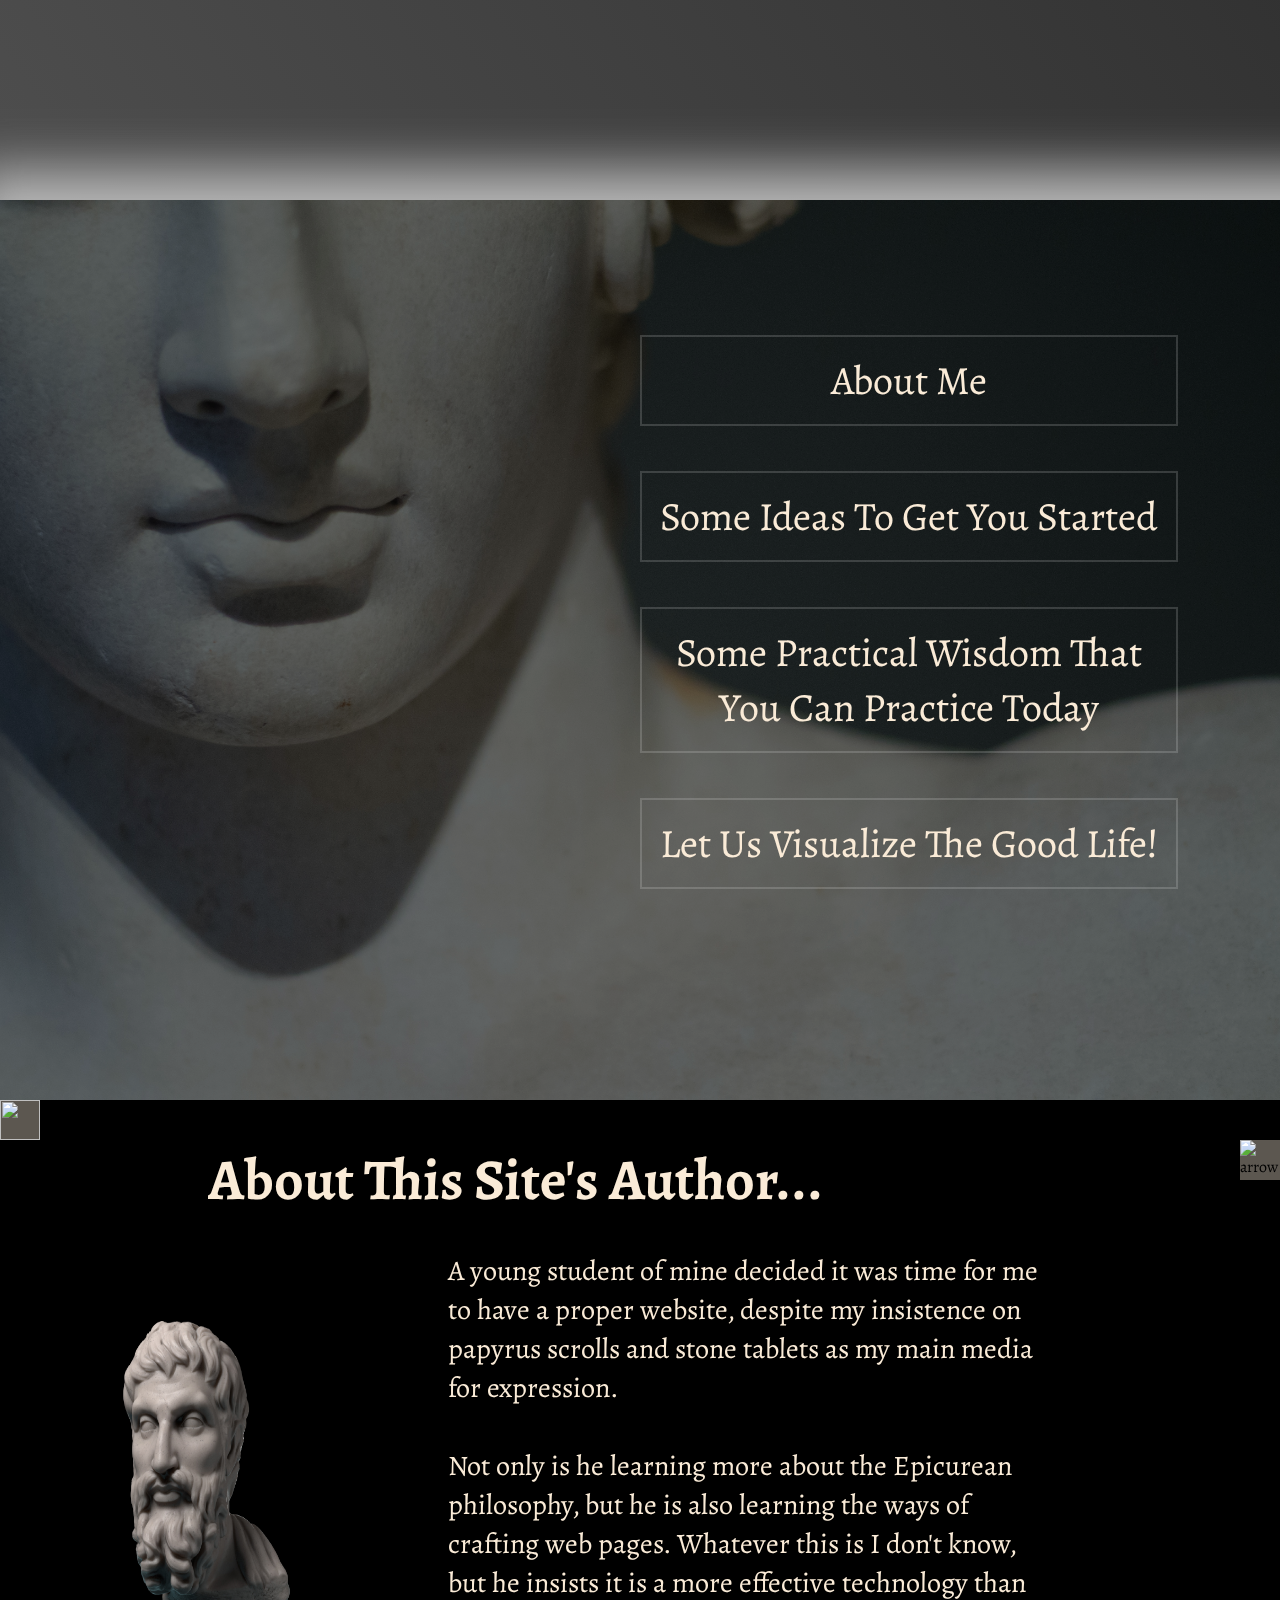
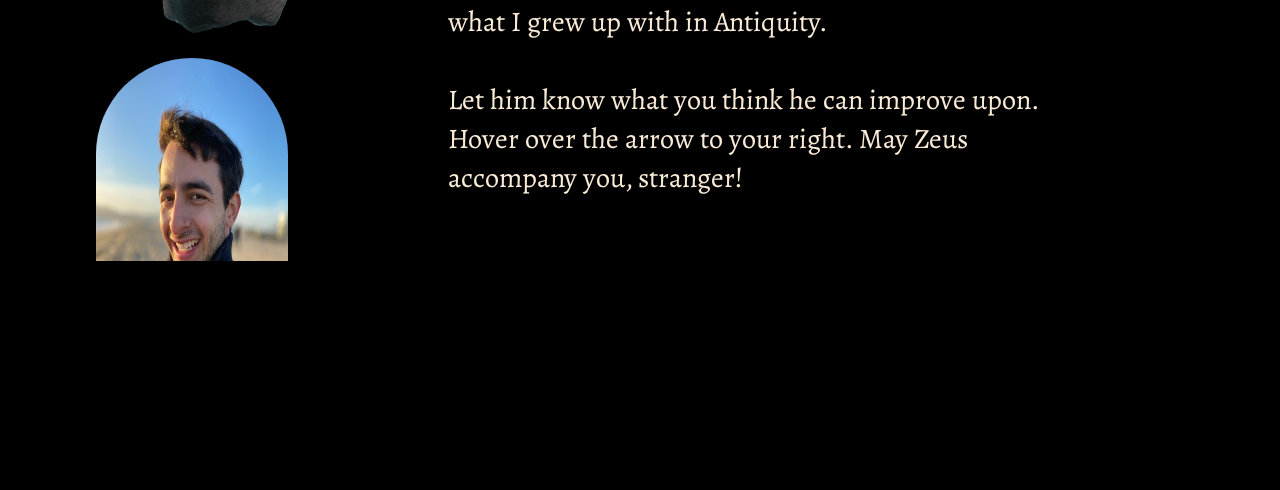
==== commit 425a0b17: "spent hours trying to make this site responsive. Replaced absolute values with relative values. It's" ====
--- a/index.html
+++ b/index.html
@@ -4,7 +4,8 @@
         <meta charset="utf-8">
         <meta name="title" content="Welcome!">
         <meta name="author" content="Tomas Maldonado">
-        <meta name="viewport" content="width=device-width, initial-scale=1.0">
+        <meta name="viewport" content="width=device-width, initial-scale=1.0",
+        maximum-scale=1.0>
         <title>I Am Epicurus</title>
         <link rel="stylesheet" href="./scss/main.css">
     </head>
@@ -23,17 +24,16 @@
     
     <div id="secondDiv"> 
         <div id="text-box1">
+            <img id="flower" src="./images/flowers-blooming.gif">
             <h2 id="text1-div2" >Greetings friend, <br><br></h2>
-                <p id="i-epic">I am Epicurus.</p>
+                <p id="i-epic">I am Epicurus.</p> <br><br>
+            <h2 id="text2-div2">Join me on the path to a more flourishing life.</h2>          
         </div>
 
-        <div id="text-box2">
-            <h2 id="text2-div2">Join me on the path to a more flourishing life.</h2>
-        </div>
+        <!--<div id="text-box2">
+            
+        </div>-->
        
-        <img id="f2" src="./images/flowers-blooming.gif">
-                
-         
     </div>
 
     <div id="thirdDiv">
@@ -50,6 +50,7 @@
     </div>
     
     <div id="fourthDiv">    
+        
         <div id="back-to-top"><a href="#firstDiv">
             <img id="up-arrow" src="../../general icons/up arrow icon.png">
         </a></div>
@@ -57,7 +58,7 @@
         <div class="barShrunk">
             <img class="bar-arrow" src="../../general icons/left arrow icon.png" alt="arrow">
             <div class="contactBar">
-                <div class="text"><span><strong>Contact Site Creator</strong></span></div>
+                <div class="text"><span><strong>Contact Site Author</strong></span></div>
                 <div class="github"><a href="https://github.com/tmaldonado98", 
                     target="blank"><img src="../../general icons/github icon.png">
                     </a></div>
@@ -71,6 +72,12 @@
             </div>
         </div>
  
+        <div id="pic-div">
+            <img id="epic-pic" src="./images/epicurus3-removebg-preview.png">
+            <img id="my-pic" src="./images/my-pic.jpg">  
+        </div>
+
+
         <div id="text-content">
             <p id="p-header">
                 About This Site's Author...
@@ -89,12 +96,6 @@
                 arrow to your right. May Zeus accompany you, stranger!
             </p>
         </div>
-
-        <div id="pic-div">
-            <img id="epic-pic" src="./images/epicurus3-removebg-preview.png">
-            <img id="my-pic" src="./images/my-pic.jpg">  
-        </div>
-
     </div>
 </main>
 
--- a/scss/main.css
+++ b/scss/main.css
@@ -54,7 +54,7 @@
   height: 100vh;
   width: 100%;
   background-color: black;
-  background-image: linear-gradient(55deg, rgba(186, 186, 186, 0.557), rgba(85, 91, 101, 0.505));
+  background-image: linear-gradient(55deg, rgba(186, 186, 186, 0.419), rgba(118, 118, 118, 0.346));
   z-index: 1;
 }
 
@@ -69,8 +69,9 @@
   -webkit-box-pack: justify;
       -ms-flex-pack: justify;
           justify-content: space-between;
-  position: absolute;
+  position: relative;
   width: auto;
+  text-align: justify;
 }
 
 #text-box1 #i-epic {
@@ -92,23 +93,9 @@
           transition-delay: 500ms;
 }
 
-#text1-div2, #text2-div2, #i-epic {
-  height: -webkit-fit-content;
-  height: -moz-fit-content;
-  height: fit-content;
-  font-size: 70px;
-  font-weight: 590;
-  color: #b8b8b8;
-  text-shadow: 4px 4px rgba(0, 0, 0, 0.947);
-}
-
-#text-box2 {
+#text-box1 #text2-div2 {
   text-align: center;
-  margin-bottom: 0;
-}
-
-#text-box2 #text2-div2 {
-  padding-top: 40rem;
+  margin-top: 11rem;
   margin-right: 5rem;
   margin-left: 5rem;
   font-size: 80px;
@@ -119,16 +106,35 @@
           transition-delay: 3000ms;
 }
 
+#text1-div2, #text2-div2, #i-epic {
+  height: -webkit-fit-content;
+  height: -moz-fit-content;
+  height: fit-content;
+  font-size: 10ch;
+  font-weight: 590;
+  color: #cbcbcb;
+  text-shadow: 4px 4px rgba(0, 0, 0, 0.947);
+}
+
+/*#text-box2{
+        text-align: center;
+        margin-bottom: 0;
+        position: absolute;
+        top: 100rem;
+        width: 100%;
+        
+}*/
 #secondDiv:hover #text1-div2, #secondDiv:hover #i-epic, #secondDiv:hover #text2-div2 {
   opacity: 1;
 }
 
-#f2 {
-  position: absolute;
-  width: 50rem;
+#flower {
+  position: absolute;
+  width: 45vw;
   height: auto;
-  top: 1000px;
-  left: 900px;
+  right: 0;
+  margin-top: 10vh;
+  margin-right: 14vw;
   opacity: 1;
   -webkit-transition-duration: 1000ms;
           transition-duration: 1000ms;
@@ -141,7 +147,6 @@
           box-shadow: 20px 20px 50px 50px #b9b9b9;
   height: 100vh;
   width: 100%;
-  background-attachment: fixed;
 }
 
 #thirdDiv #background-img2 {
@@ -158,12 +163,13 @@
   z-index: 1;
   width: 100%;
   height: 100vh;
+  position: absolute;
+}
+
+#thirdDiv #flex-text-box {
   position: relative;
-}
-
-#thirdDiv #flex-text-box {
-  position: absolute;
-  top: 1950px;
+  width: 42vw;
+  float: right;
   display: -webkit-box;
   display: -ms-flexbox;
   display: flex;
@@ -175,7 +181,8 @@
   height: -moz-fit-content;
   height: fit-content;
   z-index: 15;
-  right: 5rem;
+  right: 8vw;
+  margin-top: 10vh;
   overflow-x: visible;
 }
 
@@ -186,9 +193,7 @@
   font-size: 40px;
   border: 2px solid rgba(255, 255, 255, 0.163);
   margin-top: 45px;
-  margin-left: 50px;
-  margin-right: 50px;
-  padding: 1.5rem;
+  padding: 1rem;
   text-align: center;
 }
 
@@ -212,13 +217,11 @@
 }
 
 #fourthDiv {
-  -webkit-box-shadow: 20px 20px 50px 50px #b9b9b9;
-          box-shadow: 20px 20px 50px 50px #b9b9b9;
-  height: 120vh;
+  height: 110vh;
   width: 100%;
   background-color: black;
   position: absolute;
-  z-index: 10;
+  overflow: visible;
 }
 
 #back-to-top {
@@ -240,23 +243,25 @@
 
 #text-content {
   position: relative;
-  width: 60%;
-  -ms-flex-item-align: center;
-      -ms-grid-row-align: center;
-      align-self: center;
-  margin: auto;
+  left: -8rem;
+  width: 66%;
+  height: auto;
+  margin-top: 0;
   padding: 5rem;
+  padding-top: 2.5rem;
+  padding-bottom: 4rem;
   color: antiquewhite;
+  z-index: 15;
 }
 
 #text-content #p-header {
-  font-size: 75px;
+  font-size: 4.5vw;
   font-weight: 700;
   margin-bottom: 2rem;
 }
 
 #text-content .p-content {
-  font-size: 40px;
+  font-size: 2.2vw;
   padding-left: 15rem;
 }
 
@@ -274,19 +279,21 @@
   -webkit-box-pack: center;
       -ms-flex-pack: center;
           justify-content: center;
-  position: absolute;
-  left: 5rem;
-  top: 2950px;
+  position: relative;
+  float: left;
+  top: 22vh;
+  left: 5vw;
+  z-index: 20;
 }
 
 #epic-pic {
-  height: 400px;
-  width: 400px;
+  height: 40vh;
+  width: 20vw;
 }
 
 #my-pic {
-  height: 400px;
-  width: 320px;
+  height: 40vh;
+  width: 15vw;
   border-radius: 100px;
 }
 
@@ -299,8 +306,6 @@
   float: right;
   position: -webkit-sticky;
   position: sticky;
-  margin-top: auto;
-  margin-bottom: auto;
   top: 50%;
   opacity: 1;
   overflow-x: visible;
@@ -351,8 +356,8 @@
 .barShrunk:hover {
   padding: 0;
   margin: 0;
-  width: 17rem;
-  height: 50vh;
+  width: 15%;
+  height: 50%;
   background-color: rgba(202, 202, 202, 0.756);
   display: -webkit-box;
   display: -ms-flexbox;
@@ -405,7 +410,7 @@
 }
 
 footer {
-  position: relative;
+  position: static;
   display: -webkit-box;
   display: -ms-flexbox;
   display: flex;
@@ -414,6 +419,7 @@
   height: 100px;
   font-size: 16px;
   font-weight: bold;
+  z-index: 29;
 }
 
 footer p {
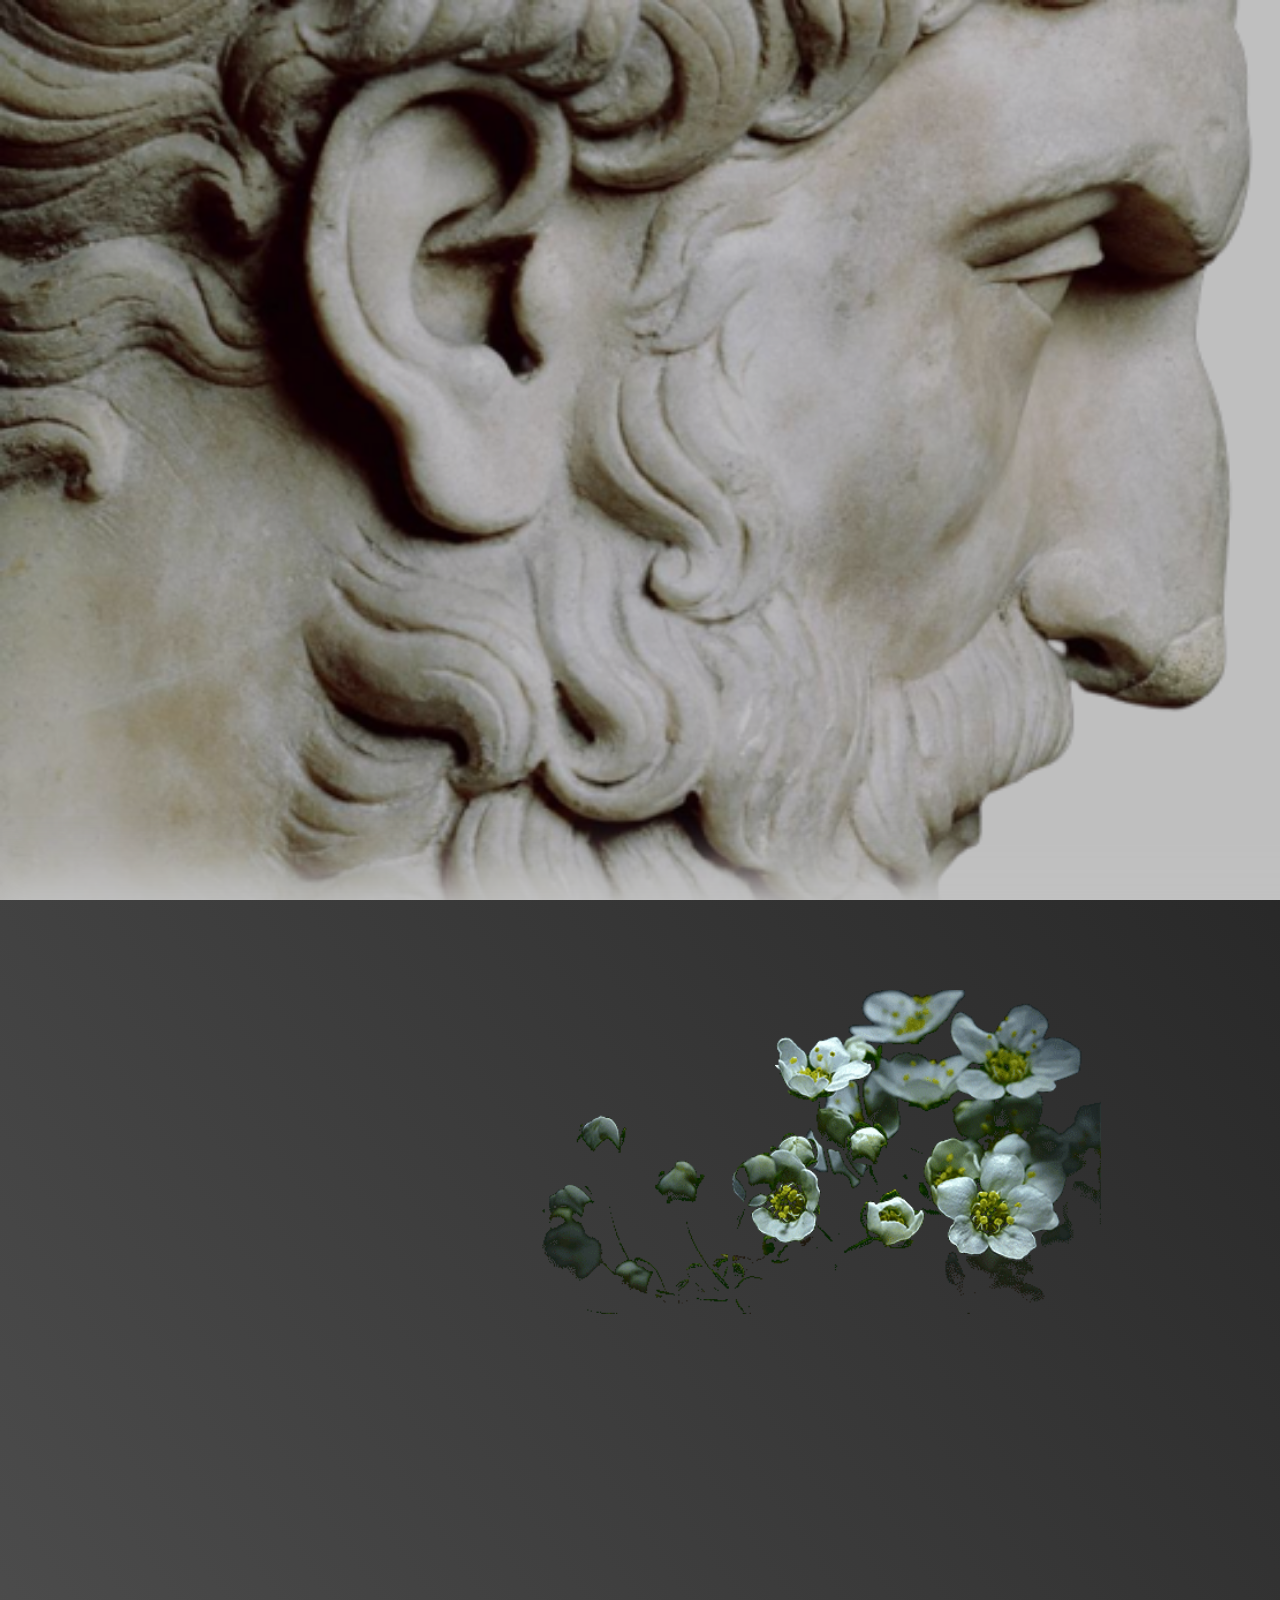
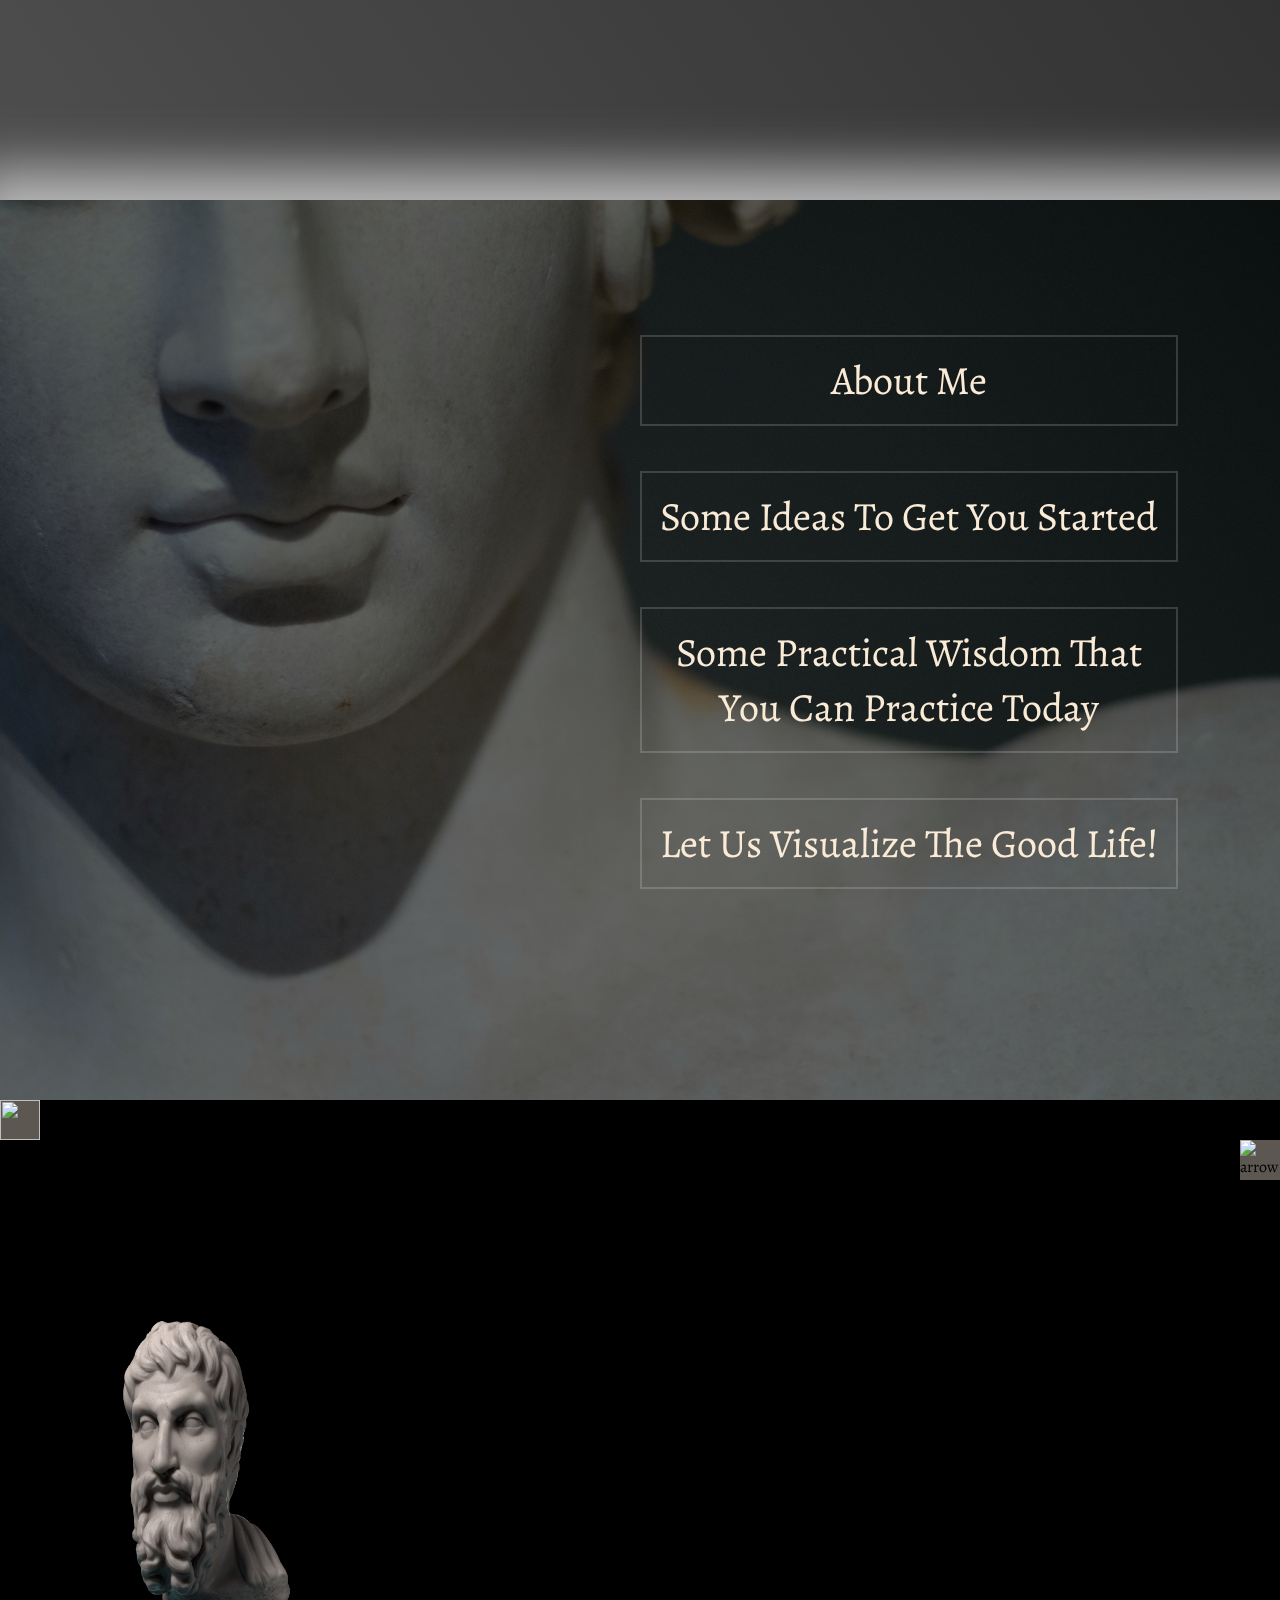
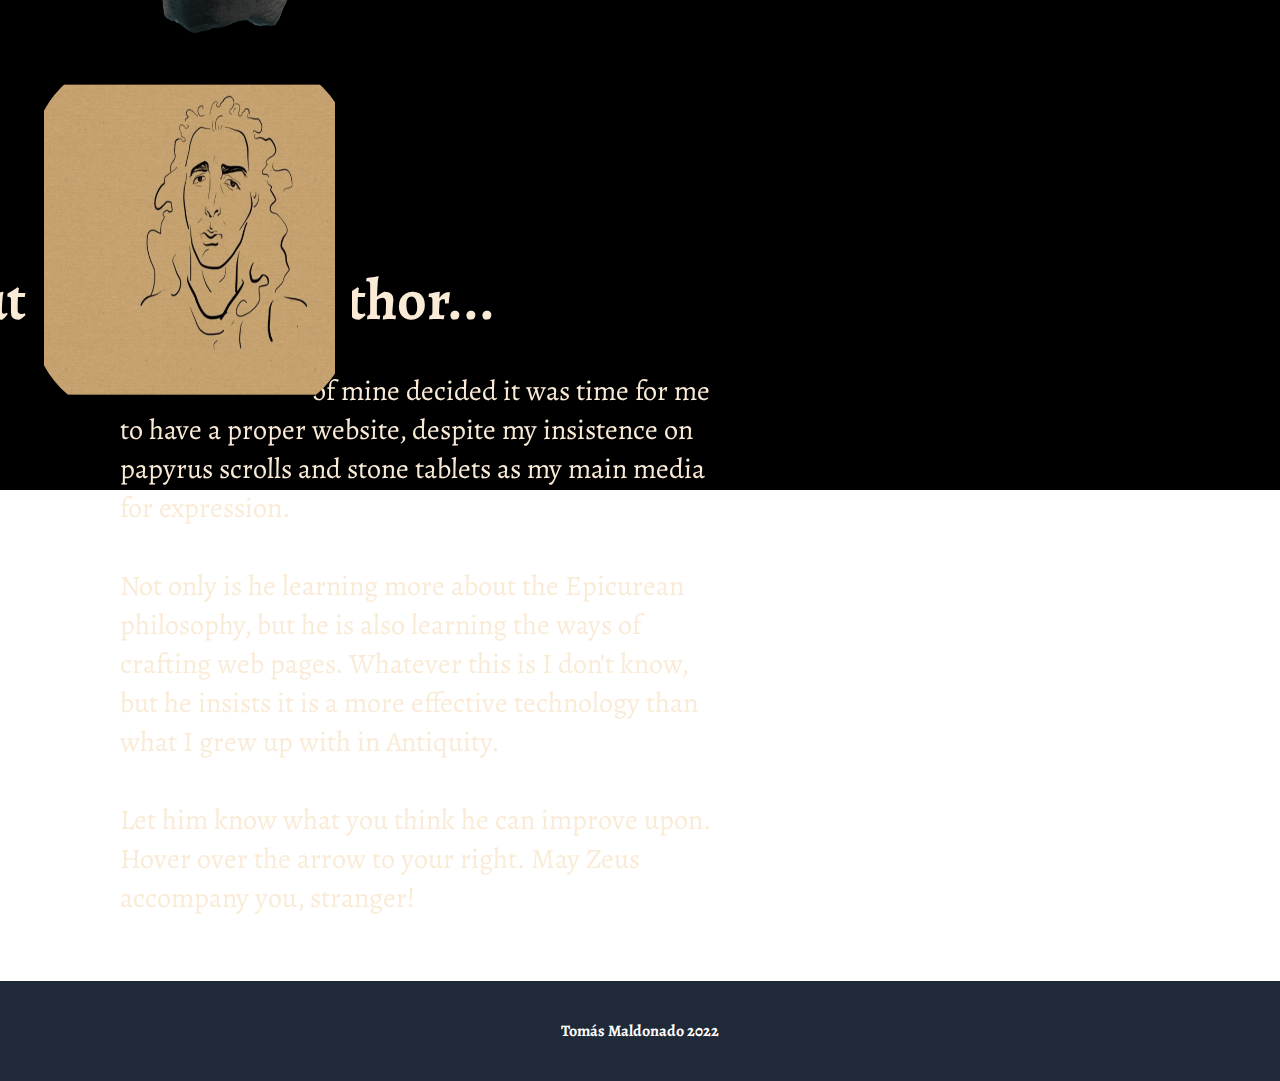
==== commit 845db1e9: "landing page finished, tentatively" ====
--- a/index.html
+++ b/index.html
@@ -74,7 +74,7 @@
  
         <div id="pic-div">
             <img id="epic-pic" src="./images/epicurus3-removebg-preview.png">
-            <img id="my-pic" src="./images/my-pic.jpg">  
+            <img id="my-pic" src="./images/my-pic2.jpg">  
         </div>
 
 
--- a/scss/main.css
+++ b/scss/main.css
@@ -243,7 +243,7 @@
 
 #text-content {
   position: relative;
-  left: -8rem;
+  left: -12.5rem;
   width: 66%;
   height: auto;
   margin-top: 0;
@@ -282,7 +282,7 @@
   position: relative;
   float: left;
   top: 22vh;
-  left: 5vw;
+  left: 2.5vw;
   z-index: 20;
 }
 
@@ -293,7 +293,7 @@
 
 #my-pic {
   height: 40vh;
-  width: 15vw;
+  width: 25vw;
   border-radius: 100px;
 }
 
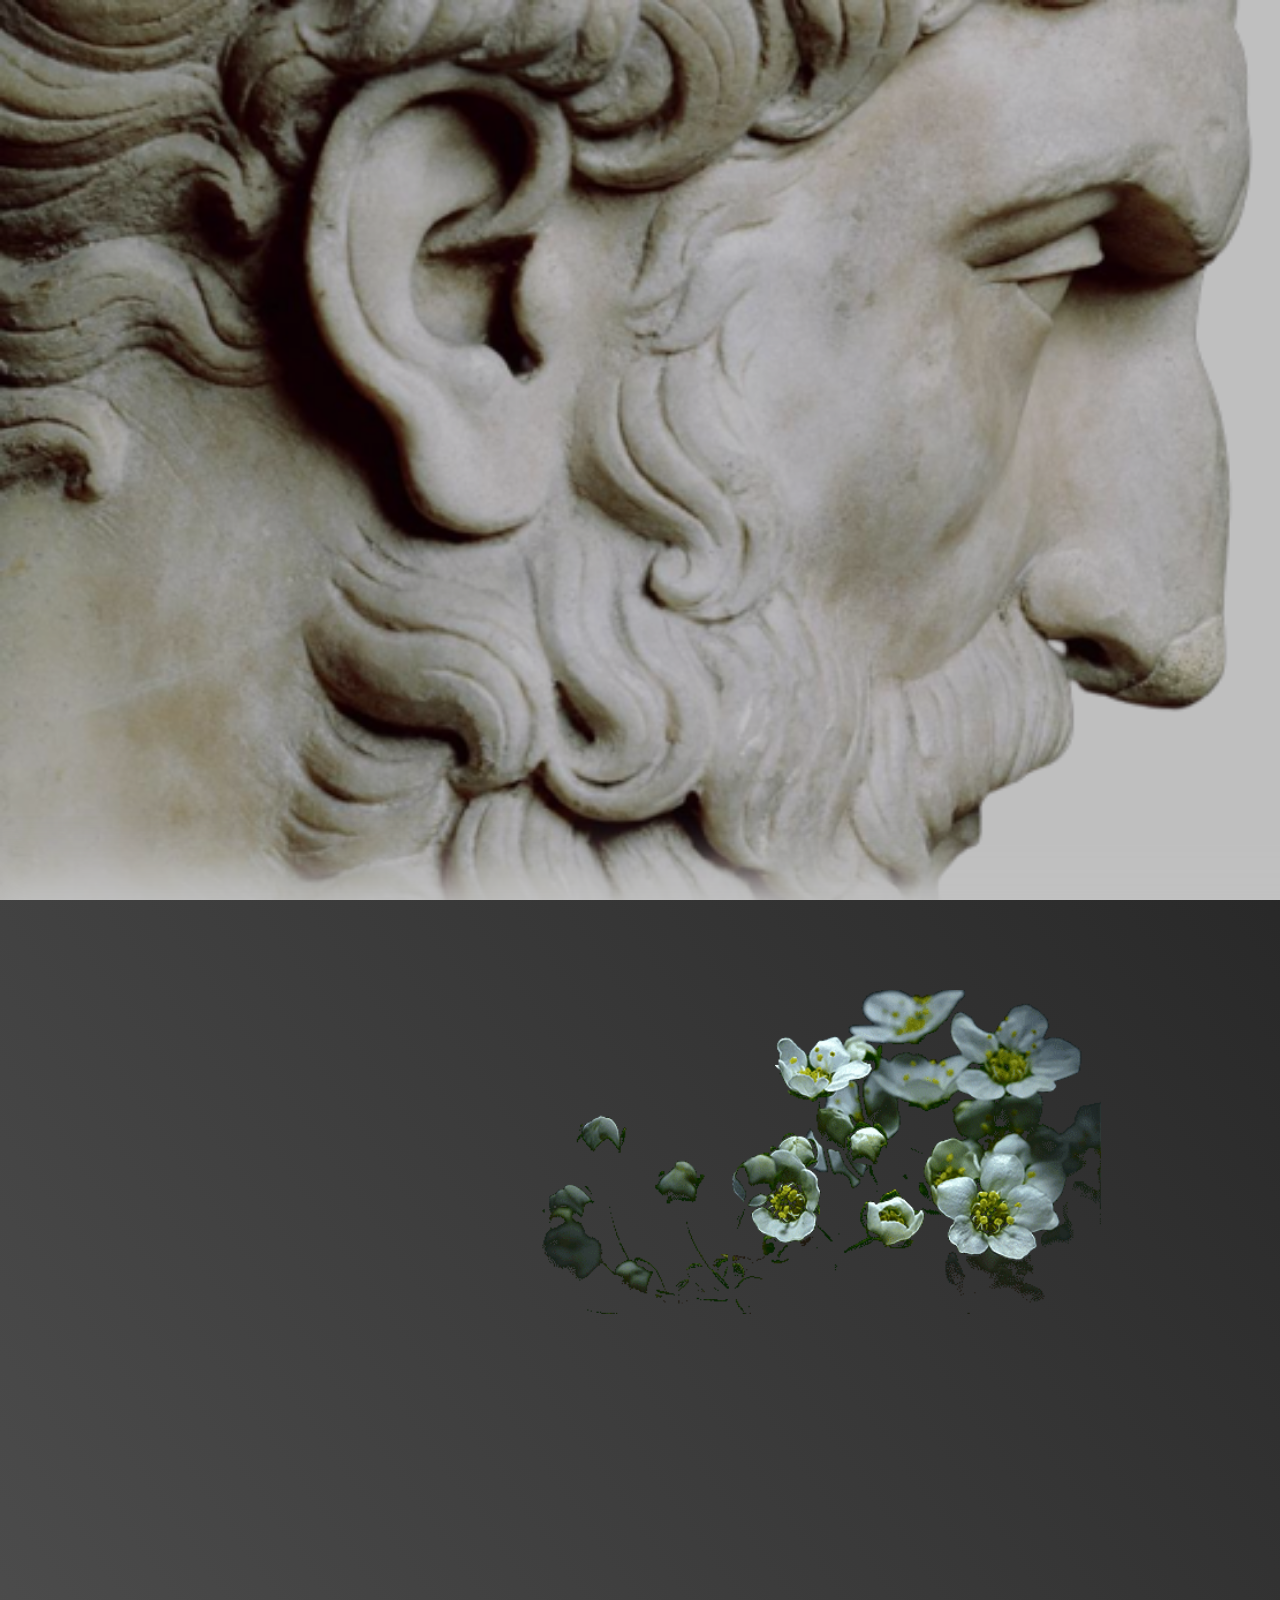
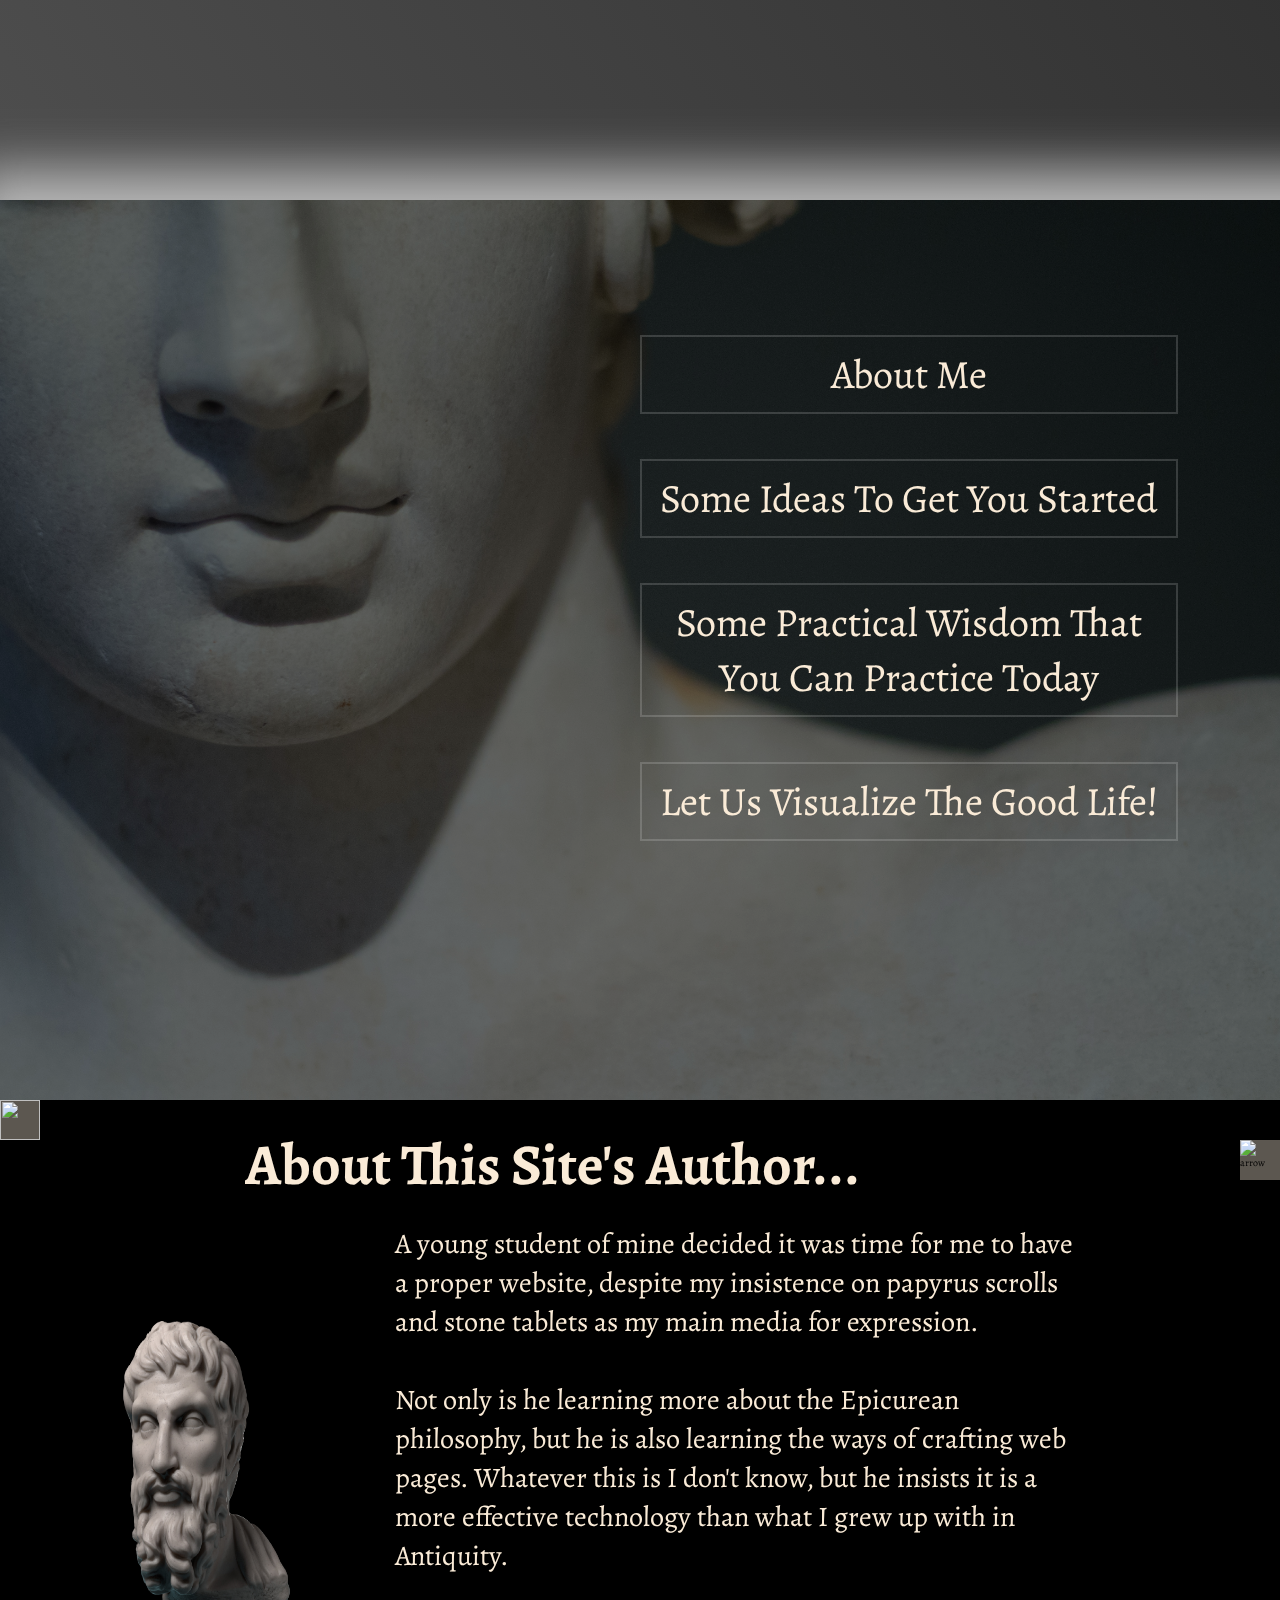
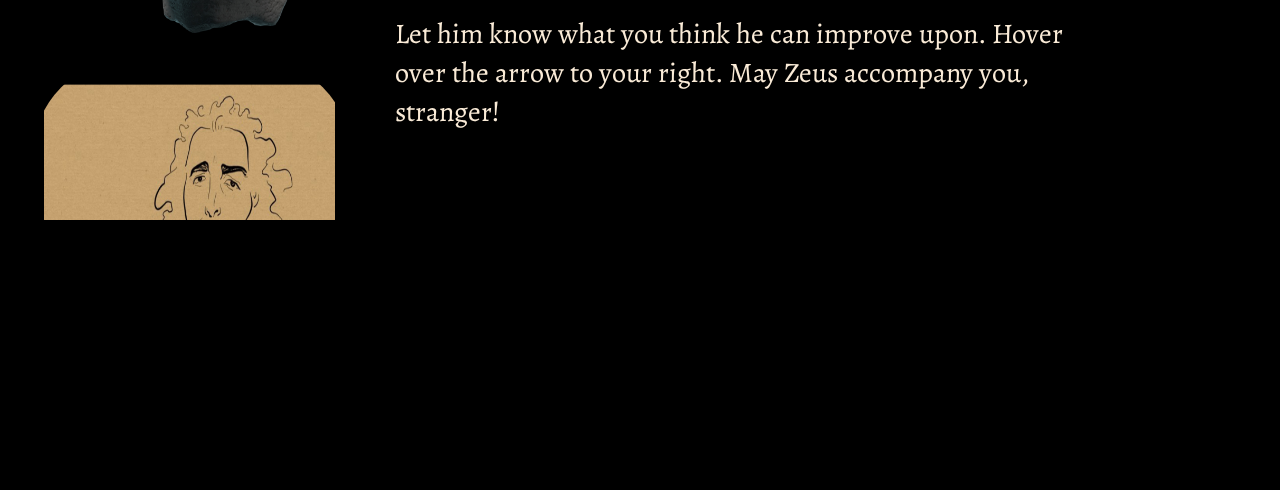
==== commit 01931df4: "quick test for rem units on windows." ====
--- a/index.html
+++ b/index.html
@@ -2,7 +2,6 @@
 <html lang="en">
     <head>
         <meta charset="utf-8">
-        <meta name="title" content="Welcome!">
         <meta name="author" content="Tomas Maldonado">
         <meta name="viewport" content="width=device-width, initial-scale=1.0",
         maximum-scale=1.0>
--- a/scss/main.css
+++ b/scss/main.css
@@ -2,6 +2,7 @@
 html {
   -webkit-box-sizing: border-box;
           box-sizing: border-box;
+  font-size: 62.5%;
 }
 
 * {
@@ -110,7 +111,7 @@
   height: -webkit-fit-content;
   height: -moz-fit-content;
   height: fit-content;
-  font-size: 10ch;
+  font-size: 7.5rem;
   font-weight: 590;
   color: #cbcbcb;
   text-shadow: 4px 4px rgba(0, 0, 0, 0.947);
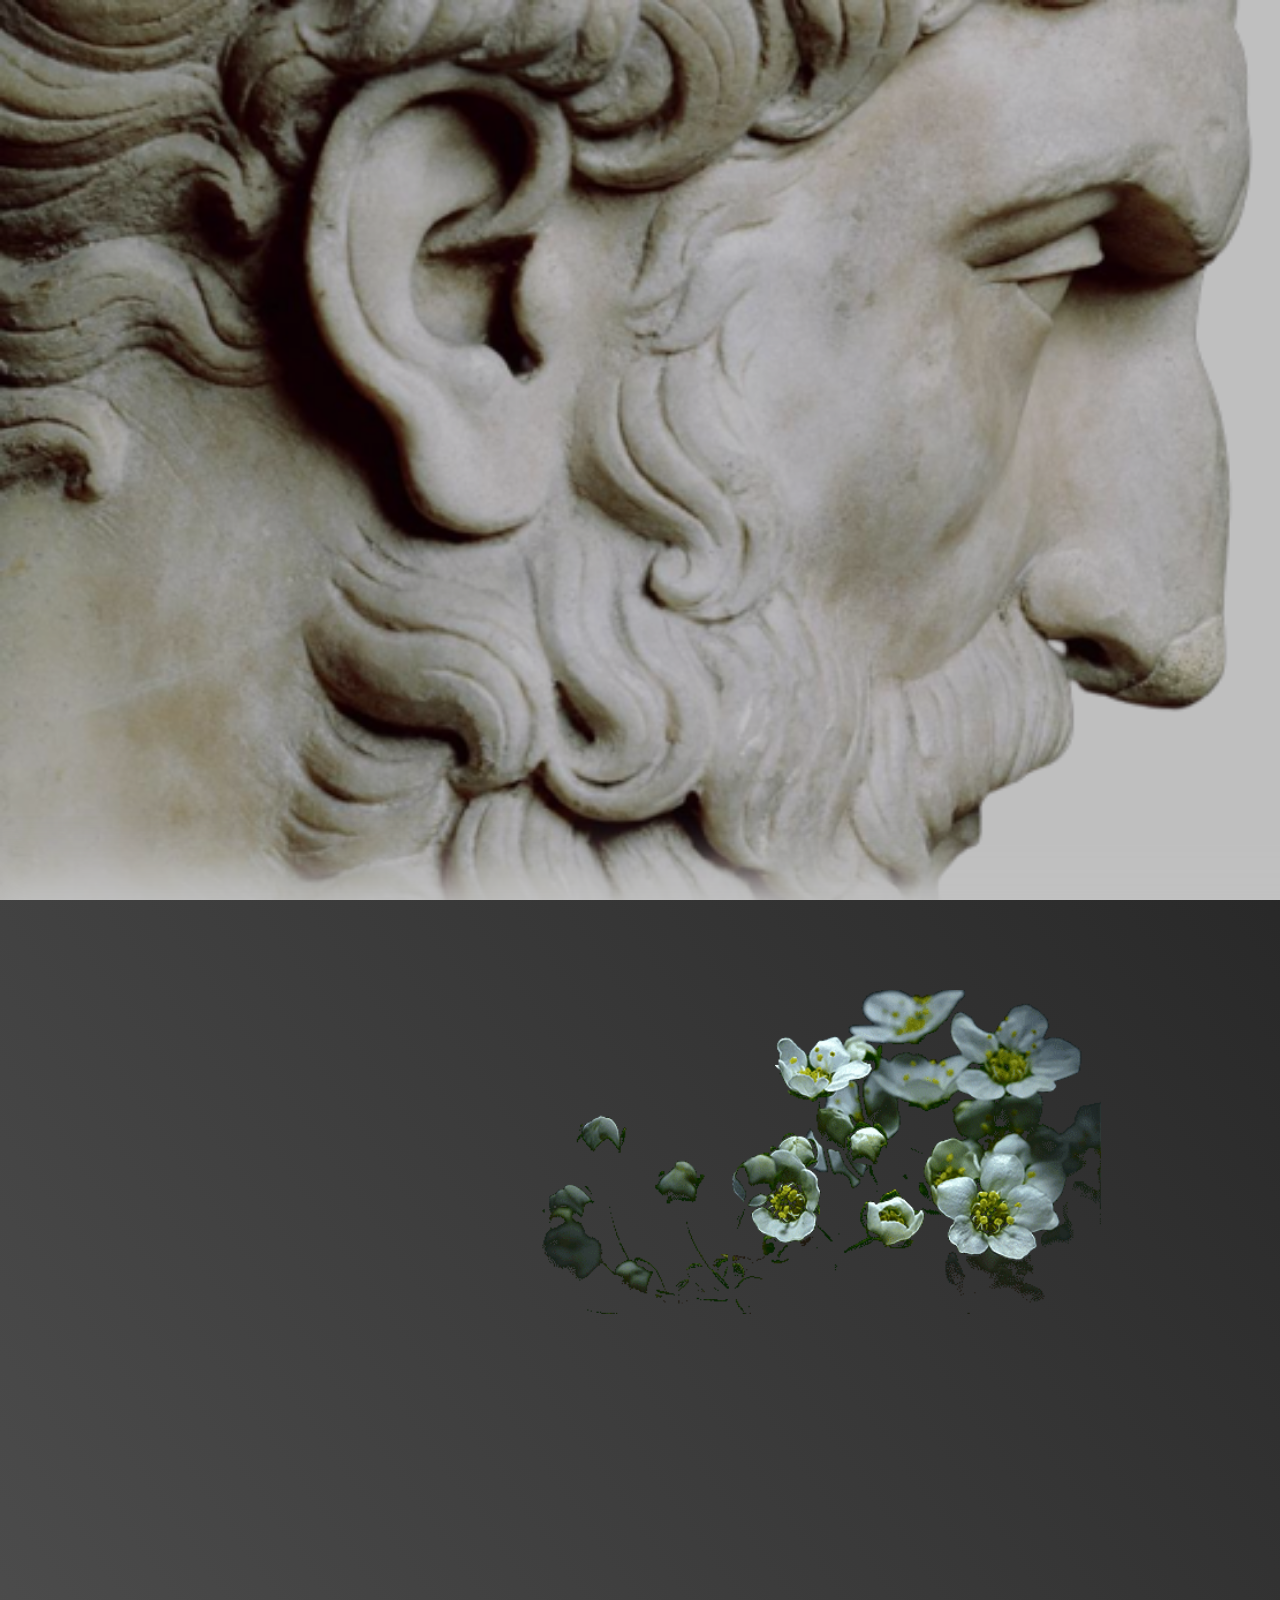
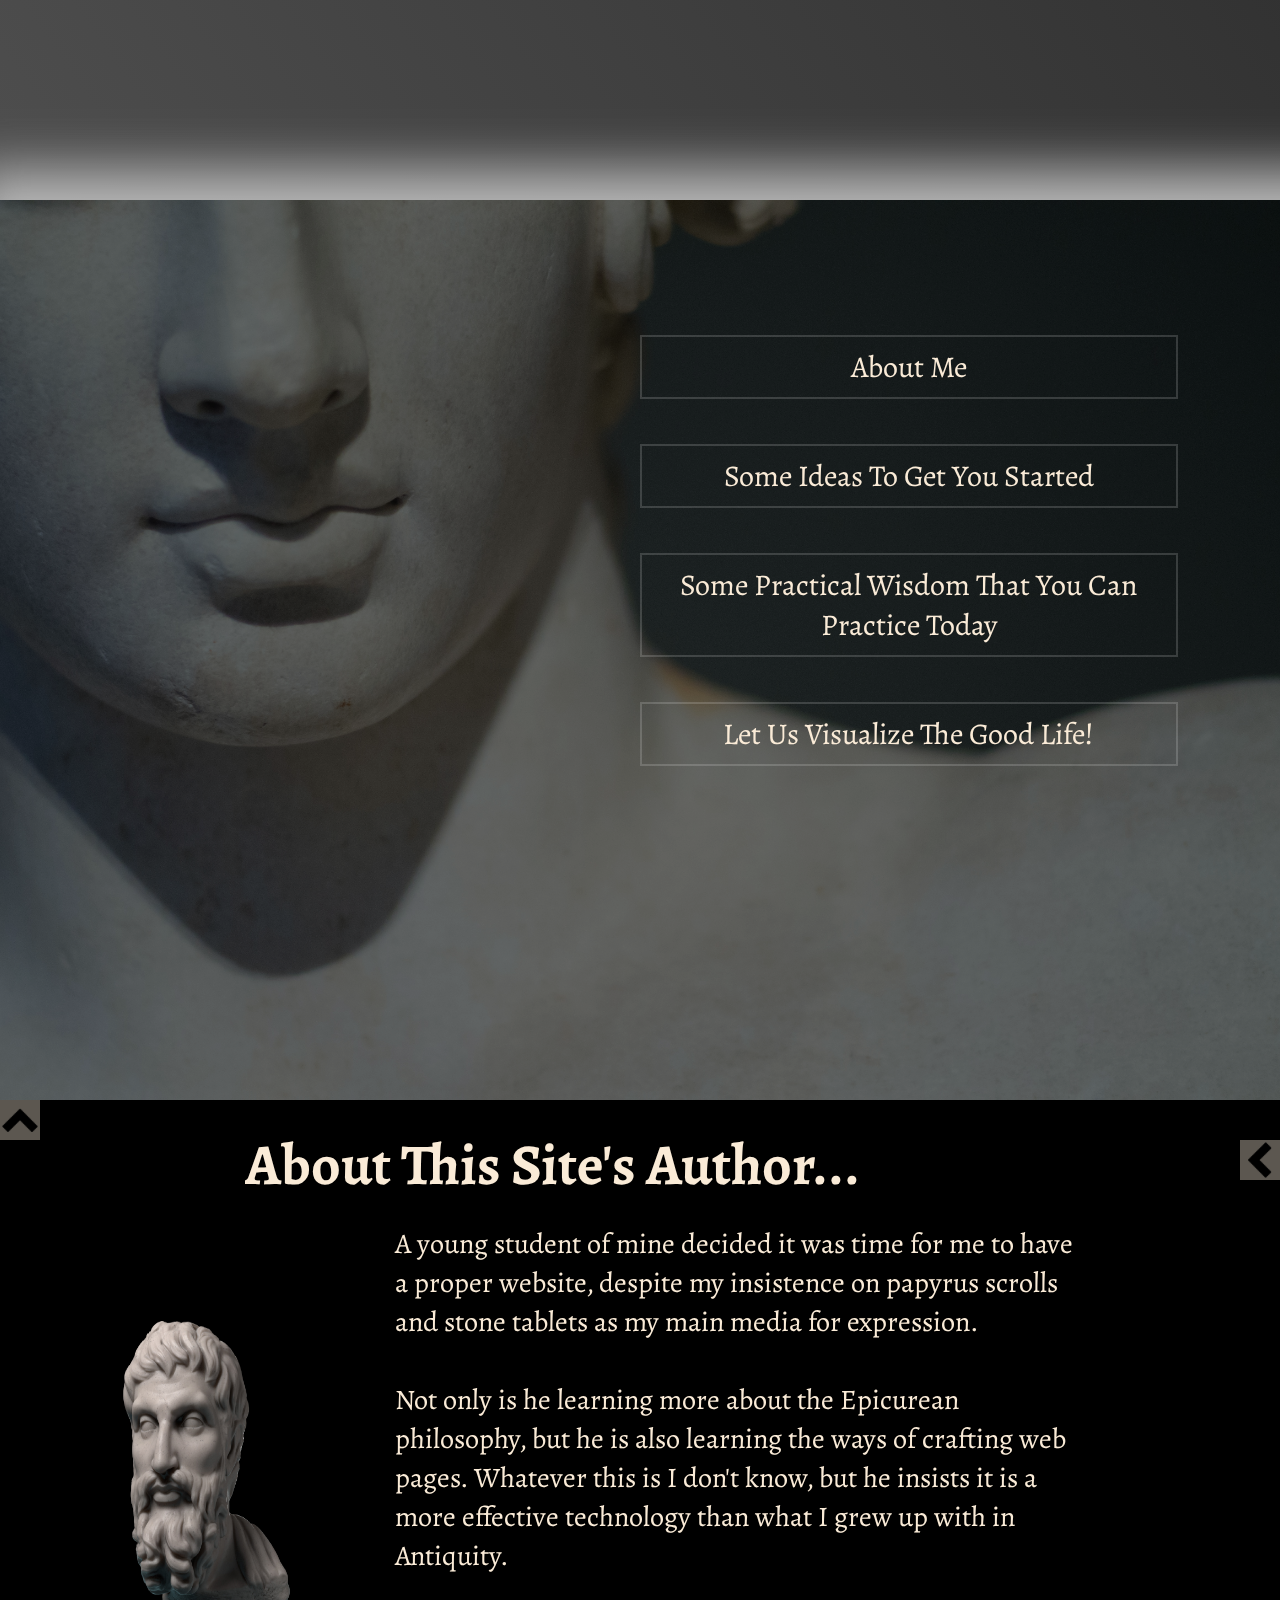
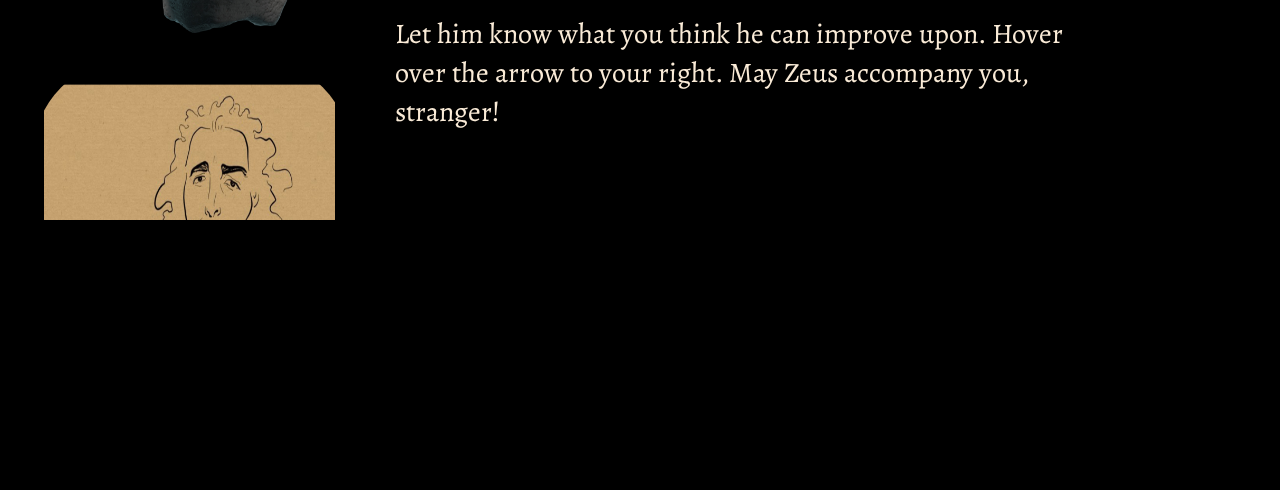
==== commit 03134c17: "fixed font size issues on windows. Replaced icons with closer relative paths to see if it fixes the " ====
--- a/index.html
+++ b/index.html
@@ -51,21 +51,21 @@
     <div id="fourthDiv">    
         
         <div id="back-to-top"><a href="#firstDiv">
-            <img id="up-arrow" src="../../general icons/up arrow icon.png">
+            <img id="up-arrow" src="./images/up arrow icon.png">
         </a></div>
 
         <div class="barShrunk">
-            <img class="bar-arrow" src="../../general icons/left arrow icon.png" alt="arrow">
+            <img class="bar-arrow" src="./images/left arrow icon.png" alt="arrow">
             <div class="contactBar">
                 <div class="text"><span><strong>Contact Site Author</strong></span></div>
                 <div class="github"><a href="https://github.com/tmaldonado98", 
-                    target="blank"><img src="../../general icons/github icon.png">
+                    target="blank"><img src="./images/github icon.png">
                     </a></div>
                 <div class="email"><a href="mailto: tmaldonadotrs@gmail.com",
-                    target="blank"><img src="../../general icons/mail icon.png"> 
+                    target="blank"><img src="./images/mail icon.png"> 
                     </a></div>
                 <div class="ig"><a href="https://www.instagram.com/tomas.m.98/",
-                    target="blank"><img src="../../general icons/instagram icon.png"> 
+                    target="blank"><img src="./images/instagram icon.png"> 
                     </a></div>                    
                 </div>
             </div>
--- a/scss/main.css
+++ b/scss/main.css
@@ -82,6 +82,7 @@
           transition-duration: 1500ms;
   -webkit-transition-delay: 1500ms;
           transition-delay: 1500ms;
+  font-size: 5rem;
 }
 
 #text-box1 #text1-div2 {
@@ -92,6 +93,7 @@
           transition-duration: 1500ms;
   -webkit-transition-delay: 500ms;
           transition-delay: 500ms;
+  font-size: 5rem;
 }
 
 #text-box1 #text2-div2 {
@@ -99,7 +101,7 @@
   margin-top: 11rem;
   margin-right: 5rem;
   margin-left: 5rem;
-  font-size: 80px;
+  font-size: 6rem;
   opacity: 0;
   -webkit-transition-duration: 1500ms;
           transition-duration: 1500ms;
@@ -111,7 +113,6 @@
   height: -webkit-fit-content;
   height: -moz-fit-content;
   height: fit-content;
-  font-size: 7.5rem;
   font-weight: 590;
   color: #cbcbcb;
   text-shadow: 4px 4px rgba(0, 0, 0, 0.947);
@@ -191,7 +192,7 @@
   display: -webkit-box;
   display: -ms-flexbox;
   display: flex;
-  font-size: 40px;
+  font-size: 3rem;
   border: 2px solid rgba(255, 255, 255, 0.163);
   margin-top: 45px;
   padding: 1rem;
@@ -338,7 +339,7 @@
   -webkit-transition: 500ms;
   transition: 500ms;
   opacity: 0;
-  font-size: 25px;
+  font-size: 1.7rem;
 }
 
 .contactBar .text, .contactBar .github, .contactBar .email, .contactBar .ig {
